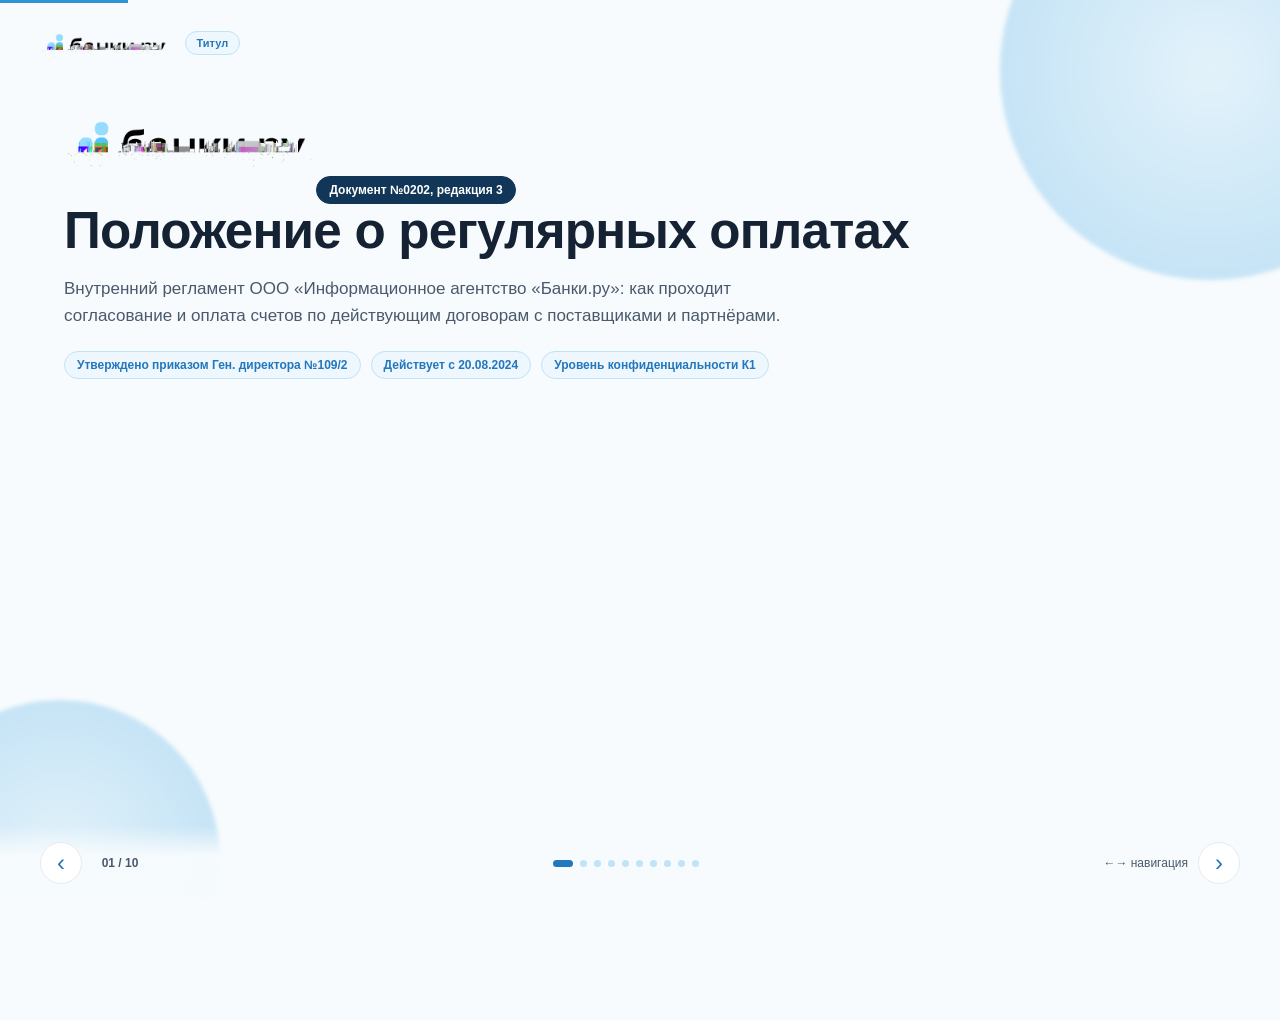
==== regular-payments/index.html @ 2c3bc0d6 "Publish regular payments presentation" ====
<!DOCTYPE html>
<html lang="ru">
<head>
<meta charset="UTF-8">
<meta name="viewport" content="width=device-width, initial-scale=1.0">
<title>Банки.ру: Положение о регулярных оплатах</title>
<style>
:root{--b:#2e93d9;--d:#123657;--p:#f7fbfd;--c:#fff;--i:#152233;--m:#4a5a6c;--l:#e2ecf3}*{box-sizing:border-box}html,body{margin:0;height:100%;font-family:-apple-system,BlinkMacSystemFont,"Segoe UI",Arial,sans-serif;background:var(--p);color:var(--i);overflow:hidden}.deck{position:relative;height:100vh}.bg:before,.bg:after{content:"";position:absolute;border-radius:50%;background:radial-gradient(circle,#bfe3f8,#49aae3);opacity:.35;filter:blur(2px);z-index:0}.bg:before{width:420px;height:420px;right:-140px;top:-140px}.bg:after{width:320px;height:320px;left:-100px;bottom:-120px}.brand{position:absolute;top:28px;left:40px;z-index:5;display:flex;align-items:center;gap:14px}.brand img{height:30px}.tag{font-size:11px;font-weight:700;color:#2277bd;background:#eef7fd;border:1px solid #bfe3f8;border-radius:999px;padding:5px 11px}.slide{position:absolute;inset:0;padding:110px 64px 84px;display:none;align-items:center;justify-content:center}.slide.active{display:flex}.inner{width:100%;max-width:1180px;height:100%;overflow:auto;padding-right:6px}.eyebrow{display:inline-flex;gap:8px;align-items:center;font-size:12px;font-weight:800;color:#2277bd;text-transform:uppercase;letter-spacing:.08em;margin-bottom:14px}.num{display:inline-flex;align-items:center;justify-content:center;width:22px;height:22px;border-radius:50%;background:var(--b);color:#fff;font-size:11px}h1{font-size:clamp(31px,4vw,54px);line-height:1.06;margin:0 0 18px;letter-spacing:-.8px}.accent{color:var(--b)}.sub{font-size:17px;line-height:1.55;color:var(--m);max-width:760px}.logo-big{height:58px;margin-bottom:26px}.pills{display:flex;gap:10px;flex-wrap:wrap;margin:22px 0}.pill{display:inline-flex;align-items:center;border:1px solid #bfe3f8;background:#eef7fd;color:#2277bd;border-radius:999px;padding:6px 12px;font-size:12px;font-weight:700}.pill.dark{background:var(--d);border-color:var(--d);color:#fff}.grid{display:grid;gap:16px}.cols2{grid-template-columns:repeat(2,1fr)}.cols3{grid-template-columns:repeat(3,1fr)}.card{background:#fff;border:1px solid var(--l);border-radius:18px;padding:20px;box-shadow:0 2px 10px rgba(18,54,87,.06)}.card h3{font-size:16px;margin:0 0 8px}.card p,.card li{font-size:14px;color:var(--m);line-height:1.55}.flow{display:flex;gap:10px;align-items:stretch;flex-wrap:wrap}.step{flex:1 1 170px;background:#fff;border:1px solid var(--l);border-radius:16px;padding:16px}.step b{display:inline-flex;align-items:center;justify-content:center;width:26px;height:26px;border-radius:50%;background:var(--b);color:#fff;margin-bottom:8px}.step h3{font-size:15px;margin:0 0 6px}.step p{font-size:13px;color:var(--m);line-height:1.45;margin:0}.table{width:100%;border-collapse:collapse;background:#fff;border-radius:14px;overflow:hidden;font-size:14px}.table th{background:#1c5f97;color:#fff;text-align:left;padding:11px}.table td{border-bottom:1px solid var(--l);padding:11px;color:var(--m)}#hud{position:absolute;left:0;right:0;bottom:0;height:74px;z-index:10;display:flex;align-items:center;justify-content:space-between;padding:0 40px;background:linear-gradient(180deg,rgba(247,251,253,0),rgba(247,251,253,.96) 40%)}button{width:42px;height:42px;border-radius:50%;border:1px solid var(--l);background:#fff;color:#2277bd;cursor:pointer;font-size:24px}.dots{display:flex;gap:7px}.dot{width:7px;height:7px;border-radius:50%;background:#bfe3f8}.dot.on{width:20px;border-radius:4px;background:#2277bd}.counter{font-size:12px;color:var(--m);font-weight:700;min-width:56px;text-align:center}.nav{display:flex;align-items:center;gap:10px}.progress{position:absolute;top:0;left:0;height:3px;background:var(--b);z-index:20;transition:.25s}a{color:#2277bd;font-weight:700}@media(max-width:760px){.slide{padding:95px 24px 84px}.cols2,.cols3{grid-template-columns:1fr}.brand{left:22px}.flow{flex-direction:column}}
</style>
</head>
<body>
<div class="progress" id="progress"></div><div class="deck bg">
<div class="brand"><img src="logo-transparent.png" alt="Банки.ру"><div class="tag" id="tag">Титул</div></div>
<section class="slide active"><div class="inner"><img class="logo-big" src="logo-transparent.png" alt="Банки.ру"><div class="pill dark">Документ №0202, редакция 3</div><h1>Положение о регулярных оплатах</h1><p class="sub">Внутренний регламент ООО «Информационное агентство «Банки.ру»: как проходит согласование и оплата счетов по действующим договорам с поставщиками и партнёрами.</p><div class="pills"><span class="pill">Утверждено приказом Ген. директора №109/2</span><span class="pill">Действует с 20.08.2024</span><span class="pill">Уровень конфиденциальности К1</span></div></div></section>
<section class="slide"><div class="inner"><div class="eyebrow"><span class="num">i</span>Навигация</div><h1>Что мы <span class="accent">разберём</span></h1><div class="grid cols2"><div class="card"><h3>1. Введение</h3><p>Задача положения, календарь оплат и единый порядок.</p></div><div class="card"><h3>2. Термины</h3><p>Ключевые определения: регулярные оплаты, менеджер, ЭДО, Jira.</p></div><div class="card"><h3>3. Ответственные</h3><p>Документооборот, менеджер, бухгалтерия.</p></div><div class="card"><h3>4. Процесс оплаты</h3><p>Сроки по рабочему дню, иностранные партнёры и руководители ЦФО.</p></div></div></div></section>
<section class="slide"><div class="inner"><div class="eyebrow"><span class="num">1</span>Введение</div><h1>Зачем нужно <span class="accent">это Положение</span></h1><p class="sub">Документ описывает процесс регулярных оплат: порядок оплаты счетов, согласования дополнительных соглашений и пролонгации договоров в рамках ежедневной деятельности компании.</p><div class="grid cols3"><div class="card"><h3>Календари оплат</h3><p>Excel-файлы с информацией об обязательных оплатах поставщикам и партнёрам в определённые сроки.</p></div><div class="card"><h3>Ежедневный контроль</h3><p>Каждый этап согласования счёта имеет чёткий срок в течение рабочего дня по московскому времени.</p></div><div class="card"><h3>Единый порядок</h3><p>Распространяется на Банки.ру и юридические лица, входящие с Банки.ру в одну группу.</p></div></div></div></section>
<section class="slide"><div class="inner"><div class="eyebrow"><span class="num">2</span>Термины</div><h1>Основные <span class="accent">понятия</span></h1><div class="grid cols3"><div class="card"><h3>Регулярные оплаты</h3><p>Счета, которые Банки.ру обязаны оплачивать в рамках действующих договоров.</p></div><div class="card"><h3>Календари оплат</h3><p>Файлы Excel с информацией об обязательных оплатах поставщикам и партнёрам.</p></div><div class="card"><h3>Менеджер</h3><p>Сотрудник Банки.ру — владелец договора с поставщиками или партнёрами.</p></div><div class="card"><h3>Поставщик</h3><p>Компания, предоставляющая или намеревающаяся предоставить услуги либо товар Банки.ру.</p></div><div class="card"><h3>Партнёр</h3><p>Сотрудник, находящийся на аутсорсинге в ДИТ Банки.ру.</p></div><div class="card"><h3>ЭДО / Jira</h3><p>Контур.Диадок и инструмент управления проектами и заявками.</p></div></div></div></section>
<section class="slide"><div class="inner"><div class="eyebrow"><span class="num">3</span>Ответственные</div><h1>Кто за что <span class="accent">отвечает</span></h1><div class="grid cols3"><div class="card"><h3>Отдел по корпоративному взаимодействию</h3><p>Ведёт календари оплат, согласовывает ДС и счета, вносит счета в 1С или отправляет их по электронной почте.</p></div><div class="card"><h3>Менеджер</h3><p>Инициирует согласование счёта, дополнительного соглашения и пролонгации договора.</p></div><div class="card"><h3>Бухгалтерия</h3><p>Согласовывает и оплачивает счета, проводит оплату поставщику или партнёру.</p></div></div><div class="card" style="margin-top:16px"><p>Мониторинг своевременности актуализации Положения осуществляет Комплаенс-контролёр.</p></div></div></section>
<section class="slide"><div class="inner"><div class="eyebrow"><span class="num">4</span>Документооборот</div><h1>От нового договора <span class="accent">до пролонгации</span></h1><p class="sub">Руководитель Отдела по корпоративному взаимодействию назначает ответственных за контроль регулярных оплат — сотрудников документооборота.</p><div class="flow"><div class="step"><b>1</b><h3>Календарь оплат</h3><p>Сведения о договорах и сроках оплаты вносятся в календарь.</p></div><div class="step"><b>2</b><h3>Заявка в Jira</h3><p>Менеджер заводит заявку на оплату в проекте «Документооборот».</p></div><div class="step"><b>3</b><h3>Счета</h3><p>Иностранные партнёры — docflow@finplace.kz; остальные — ЭДО, бумага или docflow@banki.ru.</p></div><div class="step"><b>4</b><h3>1С и контроль</h3><p>Счёт загружается в 1С, сотрудник документооборота контролирует сроки согласования.</p></div></div><div class="card" style="margin-top:16px"><p>За 30 календарных дней до окончания договора менеджер или поставщик сообщает о необходимости пролонгации; далее согласуется новый договор или дополнительное соглашение.</p></div></div></section>
<section class="slide"><div class="inner"><div class="eyebrow"><span class="num">5</span>Проведение оплаты</div><h1>Один рабочий день <span class="accent">оплаты</span></h1><p class="sub">Все сроки указаны по московскому времени.</p><div class="flow"><div class="step"><b>15</b><h3>До 15:00</h3><p>Сотрудник документооборота заводит заявку в 1С: счета до 14:00 — в тот же день, после 14:00 — на следующий.</p></div><div class="step"><b>16</b><h3>До 16:00</h3><p>Руководитель ЦФО согласовывает или отклоняет заявку в 1С.</p></div><div class="step"><b>17</b><h3>До 17:30</h3><p>Бухгалтерия и финансовый департамент согласовывают или отклоняют заявку.</p></div><div class="step"><b>11</b><h3>До 11:00 след. дня</h3><p>Генеральный директор согласовывает или отклоняет заявку.</p></div><div class="step"><b>₽</b><h3>До 17:00</h3><p>Бухгалтерия формирует реестр платежей, главный бухгалтер согласовывает его в тот же день.</p></div></div><div class="grid cols2" style="margin-top:16px"><div class="card"><h3>Если заявку отклонили</h3><p>Документооборот за 1 рабочий день сообщает менеджеру причину; менеджер устраняет её и направляет счёт повторно.</p></div><div class="card"><h3>Если платёж отклонил банк</h3><p>Бухгалтерия за 1 рабочий день информирует менеджера и документооборот.</p></div></div></div></section>
<section class="slide"><div class="inner"><div class="eyebrow"><span class="num">6</span>Иностранные партнёры</div><h1>Когда партнёр <span class="accent">за пределами РФ</span></h1><div class="grid cols2"><div class="card"><h3>Карта принимается</h3><p>Если российское юрлицо принимает карту, выпущенную в Казахстане, применяется обычный процесс оплаты.</p></div><div class="card"><h3>Карта не принимается</h3><p>Инициатор указывает необходимость оплаты с иностранной карты, от иностранной организации или физического лица.</p></div></div><div class="flow" style="margin-top:16px"><div class="step"><b>1</b><h3>Согласование</h3><p>Документооборот за 1 рабочий день направляет счёт с docflow@finplace.kz главному бухгалтеру, финдепартаменту и казначею.</p></div><div class="step"><b>2</b><h3>Если отклонили</h3><p>Документооборот уведомляет менеджера; менеджер устраняет причину и направляет счёт повторно.</p></div><div class="step"><b>3</b><h3>Если банк отказал</h3><p>Бухгалтерия информирует менеджера и документооборот в течение 1 рабочего дня.</p></div></div></div></section>
<section class="slide"><div class="inner"><div class="eyebrow"><span class="num">7</span>Руководители ЦФО</div><h1>Кто согласовывает <span class="accent">по направлениям</span></h1><table class="table"><tr><th>Направление</th><th>Согласующий</th></tr><tr><td>General</td><td>Финансовый контролёр / Финансовый директор</td></tr><tr><td>HR</td><td>Директор HR</td></tr><tr><td>Департамент развития клиентских сервисов</td><td>Директор департамента развития клиентских сервисов</td></tr><tr><td>АХО</td><td>Руководитель отдела по корпоративному взаимодействию</td></tr><tr><td>Департамент развития бизнеса</td><td>Директор департамента развития бизнеса, Финансовый директор</td></tr><tr><td>ДИТ</td><td>Директор информационного департамента</td></tr><tr><td>Информационная безопасность</td><td>Руководитель службы информационной безопасности</td></tr><tr><td>Коммерция</td><td>Коммерческий директор</td></tr><tr><td>Маркетинг</td><td>Директор департамента маркетинга</td></tr><tr><td>Продукты</td><td>Директор департамента развития бизнеса, Финансовый директор</td></tr><tr><td>Редакция</td><td>Руководитель медиа</td></tr></table></div></section>
<section class="slide"><div class="inner"><div class="eyebrow"><span class="num">✓</span>Итоги и контакты</div><h1>Куда направлять <span class="accent">счета и вопросы</span></h1><div class="grid cols2"><div class="card"><h3>docflow@banki.ru</h3><p>Счета и закрывающие документы от всех партнёров, кроме иностранных.</p></div><div class="card"><h3>docflow@finplace.kz</h3><p>Документы и согласование оплаты для иностранных партнёров.</p></div></div><div class="card" style="margin-top:22px"><h3>История изменений</h3><table class="table"><tr><th>Ред.</th><th>Дата</th><th>Что изменилось</th><th>Автор</th></tr><tr><td>1</td><td>28.02.2023</td><td>Документ введён впервые</td><td>Я. Скородумова</td></tr><tr><td>2</td><td>04.07.2024</td><td>Правки в п. 4.4, актуализирован шаблон</td><td>Я. Скородумова</td></tr><tr><td>3</td><td>20.08.2024</td><td>Добавлена глава 6 «Оплата иностранным партнёрам»</td><td>Н. Чекменева</td></tr></table></div><p style="font-size:13px;color:var(--m);margin-top:20px">Положение о регулярных оплатах. Документ №0202, редакция 3. Банки.ру, 2024 г.</p></div></section>
<div id="hud"><div class="nav"><button id="prev">‹</button><div class="counter" id="counter">01 / 10</div></div><div class="dots" id="dots"></div><div class="nav"><span style="font-size:12px;color:var(--m)">←→ навигация</span><button id="next">›</button></div></div></div>
<script>
const slides=[...document.querySelectorAll('.slide')],titles=['Титул','Содержание','Введение','Термины','Ответственные','Документооборот','Проведение оплаты','Иностранные партнёры','Руководители ЦФО','Итоги'];let cur=0;const dots=document.getElementById('dots');slides.forEach((_,i)=>{const d=document.createElement('div');d.className='dot'+(i?'':' on');d.onclick=()=>go(i);dots.appendChild(d)});function go(i){if(i<0||i>=slides.length)return;slides[cur].classList.remove('active');cur=i;slides[cur].classList.add('active');document.querySelectorAll('.dot').forEach((d,j)=>d.classList.toggle('on',j===cur));document.getElementById('counter').textContent=String(cur+1).padStart(2,'0')+' / '+slides.length;document.getElementById('tag').textContent=titles[cur];document.getElementById('progress').style.width=((cur+1)/slides.length*100)+'%'}document.getElementById('prev').onclick=()=>go(cur-1);document.getElementById('next').onclick=()=>go(cur+1);addEventListener('keydown',e=>{if(['ArrowRight','ArrowDown','PageDown',' '].includes(e.key)){e.preventDefault();go(cur+1)}if(['ArrowLeft','ArrowUp','PageUp'].includes(e.key)){e.preventDefault();go(cur-1)}});go(0);
</script>
</body>
</html>
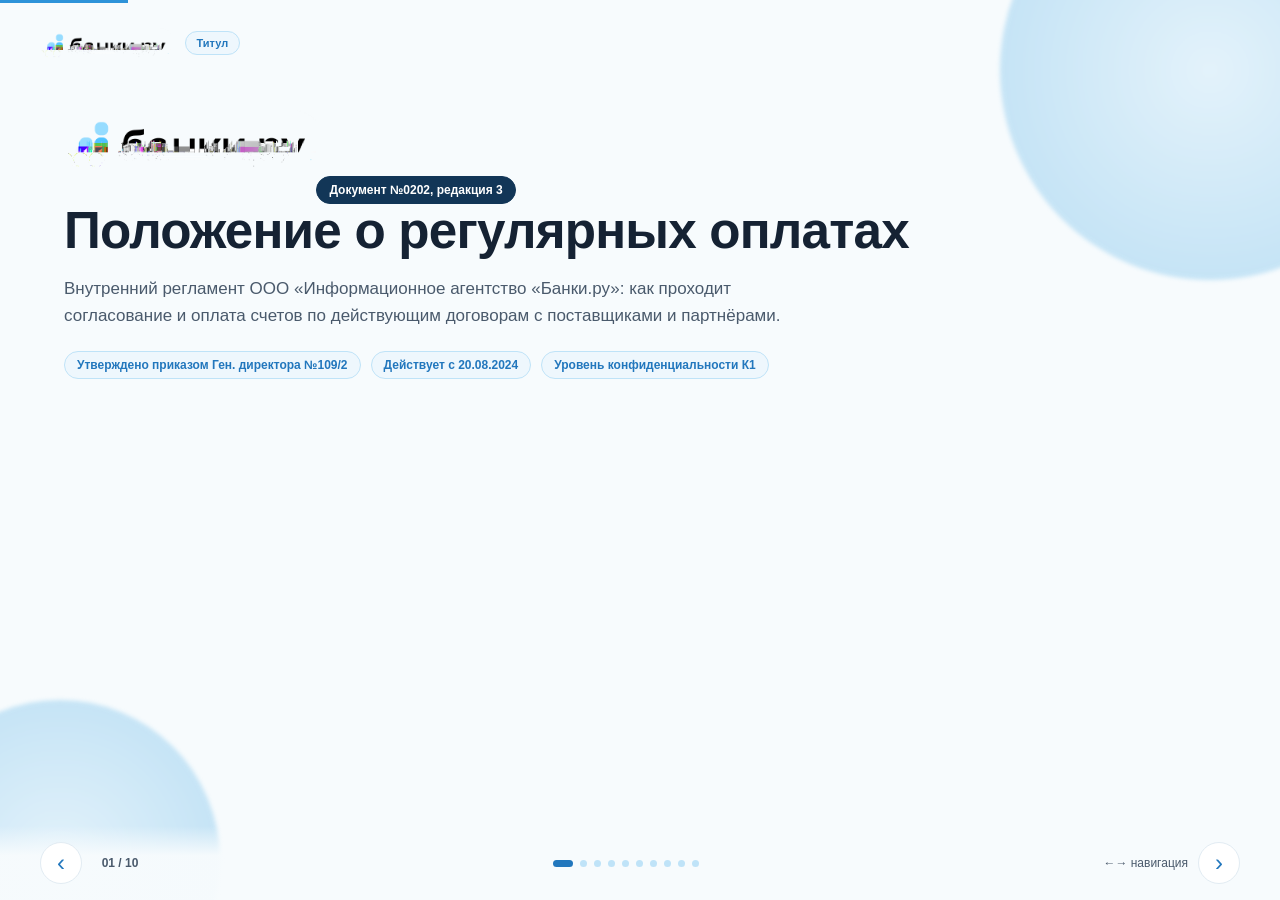
==== commit 33f2d850: "Fix regular payments logo rendering" ====
--- a/regular-payments/index.html
+++ b/regular-payments/index.html
@@ -2,28 +2,23 @@
 <html lang="ru">
 <head>
 <meta charset="UTF-8">
-<meta name="viewport" content="width=device-width, initial-scale=1.0">
+<meta name="viewport" content="width=device-width,initial-scale=1.0">
 <title>Банки.ру: Положение о регулярных оплатах</title>
-<style>
-:root{--b:#2e93d9;--d:#123657;--p:#f7fbfd;--c:#fff;--i:#152233;--m:#4a5a6c;--l:#e2ecf3}*{box-sizing:border-box}html,body{margin:0;height:100%;font-family:-apple-system,BlinkMacSystemFont,"Segoe UI",Arial,sans-serif;background:var(--p);color:var(--i);overflow:hidden}.deck{position:relative;height:100vh}.bg:before,.bg:after{content:"";position:absolute;border-radius:50%;background:radial-gradient(circle,#bfe3f8,#49aae3);opacity:.35;filter:blur(2px);z-index:0}.bg:before{width:420px;height:420px;right:-140px;top:-140px}.bg:after{width:320px;height:320px;left:-100px;bottom:-120px}.brand{position:absolute;top:28px;left:40px;z-index:5;display:flex;align-items:center;gap:14px}.brand img{height:30px}.tag{font-size:11px;font-weight:700;color:#2277bd;background:#eef7fd;border:1px solid #bfe3f8;border-radius:999px;padding:5px 11px}.slide{position:absolute;inset:0;padding:110px 64px 84px;display:none;align-items:center;justify-content:center}.slide.active{display:flex}.inner{width:100%;max-width:1180px;height:100%;overflow:auto;padding-right:6px}.eyebrow{display:inline-flex;gap:8px;align-items:center;font-size:12px;font-weight:800;color:#2277bd;text-transform:uppercase;letter-spacing:.08em;margin-bottom:14px}.num{display:inline-flex;align-items:center;justify-content:center;width:22px;height:22px;border-radius:50%;background:var(--b);color:#fff;font-size:11px}h1{font-size:clamp(31px,4vw,54px);line-height:1.06;margin:0 0 18px;letter-spacing:-.8px}.accent{color:var(--b)}.sub{font-size:17px;line-height:1.55;color:var(--m);max-width:760px}.logo-big{height:58px;margin-bottom:26px}.pills{display:flex;gap:10px;flex-wrap:wrap;margin:22px 0}.pill{display:inline-flex;align-items:center;border:1px solid #bfe3f8;background:#eef7fd;color:#2277bd;border-radius:999px;padding:6px 12px;font-size:12px;font-weight:700}.pill.dark{background:var(--d);border-color:var(--d);color:#fff}.grid{display:grid;gap:16px}.cols2{grid-template-columns:repeat(2,1fr)}.cols3{grid-template-columns:repeat(3,1fr)}.card{background:#fff;border:1px solid var(--l);border-radius:18px;padding:20px;box-shadow:0 2px 10px rgba(18,54,87,.06)}.card h3{font-size:16px;margin:0 0 8px}.card p,.card li{font-size:14px;color:var(--m);line-height:1.55}.flow{display:flex;gap:10px;align-items:stretch;flex-wrap:wrap}.step{flex:1 1 170px;background:#fff;border:1px solid var(--l);border-radius:16px;padding:16px}.step b{display:inline-flex;align-items:center;justify-content:center;width:26px;height:26px;border-radius:50%;background:var(--b);color:#fff;margin-bottom:8px}.step h3{font-size:15px;margin:0 0 6px}.step p{font-size:13px;color:var(--m);line-height:1.45;margin:0}.table{width:100%;border-collapse:collapse;background:#fff;border-radius:14px;overflow:hidden;font-size:14px}.table th{background:#1c5f97;color:#fff;text-align:left;padding:11px}.table td{border-bottom:1px solid var(--l);padding:11px;color:var(--m)}#hud{position:absolute;left:0;right:0;bottom:0;height:74px;z-index:10;display:flex;align-items:center;justify-content:space-between;padding:0 40px;background:linear-gradient(180deg,rgba(247,251,253,0),rgba(247,251,253,.96) 40%)}button{width:42px;height:42px;border-radius:50%;border:1px solid var(--l);background:#fff;color:#2277bd;cursor:pointer;font-size:24px}.dots{display:flex;gap:7px}.dot{width:7px;height:7px;border-radius:50%;background:#bfe3f8}.dot.on{width:20px;border-radius:4px;background:#2277bd}.counter{font-size:12px;color:var(--m);font-weight:700;min-width:56px;text-align:center}.nav{display:flex;align-items:center;gap:10px}.progress{position:absolute;top:0;left:0;height:3px;background:var(--b);z-index:20;transition:.25s}a{color:#2277bd;font-weight:700}@media(max-width:760px){.slide{padding:95px 24px 84px}.cols2,.cols3{grid-template-columns:1fr}.brand{left:22px}.flow{flex-direction:column}}
-</style>
+<style>html,body{margin:0;width:100%;height:100%;overflow:hidden;background:#f7fbfd}iframe{display:block;width:100%;height:100%;border:0}</style>
 </head>
 <body>
-<div class="progress" id="progress"></div><div class="deck bg">
-<div class="brand"><img src="logo-transparent.png" alt="Банки.ру"><div class="tag" id="tag">Титул</div></div>
-<section class="slide active"><div class="inner"><img class="logo-big" src="logo-transparent.png" alt="Банки.ру"><div class="pill dark">Документ №0202, редакция 3</div><h1>Положение о регулярных оплатах</h1><p class="sub">Внутренний регламент ООО «Информационное агентство «Банки.ру»: как проходит согласование и оплата счетов по действующим договорам с поставщиками и партнёрами.</p><div class="pills"><span class="pill">Утверждено приказом Ген. директора №109/2</span><span class="pill">Действует с 20.08.2024</span><span class="pill">Уровень конфиденциальности К1</span></div></div></section>
-<section class="slide"><div class="inner"><div class="eyebrow"><span class="num">i</span>Навигация</div><h1>Что мы <span class="accent">разберём</span></h1><div class="grid cols2"><div class="card"><h3>1. Введение</h3><p>Задача положения, календарь оплат и единый порядок.</p></div><div class="card"><h3>2. Термины</h3><p>Ключевые определения: регулярные оплаты, менеджер, ЭДО, Jira.</p></div><div class="card"><h3>3. Ответственные</h3><p>Документооборот, менеджер, бухгалтерия.</p></div><div class="card"><h3>4. Процесс оплаты</h3><p>Сроки по рабочему дню, иностранные партнёры и руководители ЦФО.</p></div></div></div></section>
-<section class="slide"><div class="inner"><div class="eyebrow"><span class="num">1</span>Введение</div><h1>Зачем нужно <span class="accent">это Положение</span></h1><p class="sub">Документ описывает процесс регулярных оплат: порядок оплаты счетов, согласования дополнительных соглашений и пролонгации договоров в рамках ежедневной деятельности компании.</p><div class="grid cols3"><div class="card"><h3>Календари оплат</h3><p>Excel-файлы с информацией об обязательных оплатах поставщикам и партнёрам в определённые сроки.</p></div><div class="card"><h3>Ежедневный контроль</h3><p>Каждый этап согласования счёта имеет чёткий срок в течение рабочего дня по московскому времени.</p></div><div class="card"><h3>Единый порядок</h3><p>Распространяется на Банки.ру и юридические лица, входящие с Банки.ру в одну группу.</p></div></div></div></section>
-<section class="slide"><div class="inner"><div class="eyebrow"><span class="num">2</span>Термины</div><h1>Основные <span class="accent">понятия</span></h1><div class="grid cols3"><div class="card"><h3>Регулярные оплаты</h3><p>Счета, которые Банки.ру обязаны оплачивать в рамках действующих договоров.</p></div><div class="card"><h3>Календари оплат</h3><p>Файлы Excel с информацией об обязательных оплатах поставщикам и партнёрам.</p></div><div class="card"><h3>Менеджер</h3><p>Сотрудник Банки.ру — владелец договора с поставщиками или партнёрами.</p></div><div class="card"><h3>Поставщик</h3><p>Компания, предоставляющая или намеревающаяся предоставить услуги либо товар Банки.ру.</p></div><div class="card"><h3>Партнёр</h3><p>Сотрудник, находящийся на аутсорсинге в ДИТ Банки.ру.</p></div><div class="card"><h3>ЭДО / Jira</h3><p>Контур.Диадок и инструмент управления проектами и заявками.</p></div></div></div></section>
-<section class="slide"><div class="inner"><div class="eyebrow"><span class="num">3</span>Ответственные</div><h1>Кто за что <span class="accent">отвечает</span></h1><div class="grid cols3"><div class="card"><h3>Отдел по корпоративному взаимодействию</h3><p>Ведёт календари оплат, согласовывает ДС и счета, вносит счета в 1С или отправляет их по электронной почте.</p></div><div class="card"><h3>Менеджер</h3><p>Инициирует согласование счёта, дополнительного соглашения и пролонгации договора.</p></div><div class="card"><h3>Бухгалтерия</h3><p>Согласовывает и оплачивает счета, проводит оплату поставщику или партнёру.</p></div></div><div class="card" style="margin-top:16px"><p>Мониторинг своевременности актуализации Положения осуществляет Комплаенс-контролёр.</p></div></div></section>
-<section class="slide"><div class="inner"><div class="eyebrow"><span class="num">4</span>Документооборот</div><h1>От нового договора <span class="accent">до пролонгации</span></h1><p class="sub">Руководитель Отдела по корпоративному взаимодействию назначает ответственных за контроль регулярных оплат — сотрудников документооборота.</p><div class="flow"><div class="step"><b>1</b><h3>Календарь оплат</h3><p>Сведения о договорах и сроках оплаты вносятся в календарь.</p></div><div class="step"><b>2</b><h3>Заявка в Jira</h3><p>Менеджер заводит заявку на оплату в проекте «Документооборот».</p></div><div class="step"><b>3</b><h3>Счета</h3><p>Иностранные партнёры — docflow@finplace.kz; остальные — ЭДО, бумага или docflow@banki.ru.</p></div><div class="step"><b>4</b><h3>1С и контроль</h3><p>Счёт загружается в 1С, сотрудник документооборота контролирует сроки согласования.</p></div></div><div class="card" style="margin-top:16px"><p>За 30 календарных дней до окончания договора менеджер или поставщик сообщает о необходимости пролонгации; далее согласуется новый договор или дополнительное соглашение.</p></div></div></section>
-<section class="slide"><div class="inner"><div class="eyebrow"><span class="num">5</span>Проведение оплаты</div><h1>Один рабочий день <span class="accent">оплаты</span></h1><p class="sub">Все сроки указаны по московскому времени.</p><div class="flow"><div class="step"><b>15</b><h3>До 15:00</h3><p>Сотрудник документооборота заводит заявку в 1С: счета до 14:00 — в тот же день, после 14:00 — на следующий.</p></div><div class="step"><b>16</b><h3>До 16:00</h3><p>Руководитель ЦФО согласовывает или отклоняет заявку в 1С.</p></div><div class="step"><b>17</b><h3>До 17:30</h3><p>Бухгалтерия и финансовый департамент согласовывают или отклоняют заявку.</p></div><div class="step"><b>11</b><h3>До 11:00 след. дня</h3><p>Генеральный директор согласовывает или отклоняет заявку.</p></div><div class="step"><b>₽</b><h3>До 17:00</h3><p>Бухгалтерия формирует реестр платежей, главный бухгалтер согласовывает его в тот же день.</p></div></div><div class="grid cols2" style="margin-top:16px"><div class="card"><h3>Если заявку отклонили</h3><p>Документооборот за 1 рабочий день сообщает менеджеру причину; менеджер устраняет её и направляет счёт повторно.</p></div><div class="card"><h3>Если платёж отклонил банк</h3><p>Бухгалтерия за 1 рабочий день информирует менеджера и документооборот.</p></div></div></div></section>
-<section class="slide"><div class="inner"><div class="eyebrow"><span class="num">6</span>Иностранные партнёры</div><h1>Когда партнёр <span class="accent">за пределами РФ</span></h1><div class="grid cols2"><div class="card"><h3>Карта принимается</h3><p>Если российское юрлицо принимает карту, выпущенную в Казахстане, применяется обычный процесс оплаты.</p></div><div class="card"><h3>Карта не принимается</h3><p>Инициатор указывает необходимость оплаты с иностранной карты, от иностранной организации или физического лица.</p></div></div><div class="flow" style="margin-top:16px"><div class="step"><b>1</b><h3>Согласование</h3><p>Документооборот за 1 рабочий день направляет счёт с docflow@finplace.kz главному бухгалтеру, финдепартаменту и казначею.</p></div><div class="step"><b>2</b><h3>Если отклонили</h3><p>Документооборот уведомляет менеджера; менеджер устраняет причину и направляет счёт повторно.</p></div><div class="step"><b>3</b><h3>Если банк отказал</h3><p>Бухгалтерия информирует менеджера и документооборот в течение 1 рабочего дня.</p></div></div></div></section>
-<section class="slide"><div class="inner"><div class="eyebrow"><span class="num">7</span>Руководители ЦФО</div><h1>Кто согласовывает <span class="accent">по направлениям</span></h1><table class="table"><tr><th>Направление</th><th>Согласующий</th></tr><tr><td>General</td><td>Финансовый контролёр / Финансовый директор</td></tr><tr><td>HR</td><td>Директор HR</td></tr><tr><td>Департамент развития клиентских сервисов</td><td>Директор департамента развития клиентских сервисов</td></tr><tr><td>АХО</td><td>Руководитель отдела по корпоративному взаимодействию</td></tr><tr><td>Департамент развития бизнеса</td><td>Директор департамента развития бизнеса, Финансовый директор</td></tr><tr><td>ДИТ</td><td>Директор информационного департамента</td></tr><tr><td>Информационная безопасность</td><td>Руководитель службы информационной безопасности</td></tr><tr><td>Коммерция</td><td>Коммерческий директор</td></tr><tr><td>Маркетинг</td><td>Директор департамента маркетинга</td></tr><tr><td>Продукты</td><td>Директор департамента развития бизнеса, Финансовый директор</td></tr><tr><td>Редакция</td><td>Руководитель медиа</td></tr></table></div></section>
-<section class="slide"><div class="inner"><div class="eyebrow"><span class="num">✓</span>Итоги и контакты</div><h1>Куда направлять <span class="accent">счета и вопросы</span></h1><div class="grid cols2"><div class="card"><h3>docflow@banki.ru</h3><p>Счета и закрывающие документы от всех партнёров, кроме иностранных.</p></div><div class="card"><h3>docflow@finplace.kz</h3><p>Документы и согласование оплаты для иностранных партнёров.</p></div></div><div class="card" style="margin-top:22px"><h3>История изменений</h3><table class="table"><tr><th>Ред.</th><th>Дата</th><th>Что изменилось</th><th>Автор</th></tr><tr><td>1</td><td>28.02.2023</td><td>Документ введён впервые</td><td>Я. Скородумова</td></tr><tr><td>2</td><td>04.07.2024</td><td>Правки в п. 4.4, актуализирован шаблон</td><td>Я. Скородумова</td></tr><tr><td>3</td><td>20.08.2024</td><td>Добавлена глава 6 «Оплата иностранным партнёрам»</td><td>Н. Чекменева</td></tr></table></div><p style="font-size:13px;color:var(--m);margin-top:20px">Положение о регулярных оплатах. Документ №0202, редакция 3. Банки.ру, 2024 г.</p></div></section>
-<div id="hud"><div class="nav"><button id="prev">‹</button><div class="counter" id="counter">01 / 10</div></div><div class="dots" id="dots"></div><div class="nav"><span style="font-size:12px;color:var(--m)">←→ навигация</span><button id="next">›</button></div></div></div>
+<iframe id="presentation" src="content.html?v=20260819-2" title="Положение о регулярных оплатах"></iframe>
 <script>
-const slides=[...document.querySelectorAll('.slide')],titles=['Титул','Содержание','Введение','Термины','Ответственные','Документооборот','Проведение оплаты','Иностранные партнёры','Руководители ЦФО','Итоги'];let cur=0;const dots=document.getElementById('dots');slides.forEach((_,i)=>{const d=document.createElement('div');d.className='dot'+(i?'':' on');d.onclick=()=>go(i);dots.appendChild(d)});function go(i){if(i<0||i>=slides.length)return;slides[cur].classList.remove('active');cur=i;slides[cur].classList.add('active');document.querySelectorAll('.dot').forEach((d,j)=>d.classList.toggle('on',j===cur));document.getElementById('counter').textContent=String(cur+1).padStart(2,'0')+' / '+slides.length;document.getElementById('tag').textContent=titles[cur];document.getElementById('progress').style.width=((cur+1)/slides.length*100)+'%'}document.getElementById('prev').onclick=()=>go(cur-1);document.getElementById('next').onclick=()=>go(cur+1);addEventListener('keydown',e=>{if(['ArrowRight','ArrowDown','PageDown',' '].includes(e.key)){e.preventDefault();go(cur+1)}if(['ArrowLeft','ArrowUp','PageUp'].includes(e.key)){e.preventDefault();go(cur-1)}});go(0);
+const frame=document.getElementById('presentation');
+frame.addEventListener('load',()=>{
+  const doc=frame.contentDocument;
+  if(!doc) return;
+  doc.querySelectorAll('img[alt="Банки.ру"],img[alt="банки.ру"]').forEach(img=>{
+    img.src='../tender-policy/logo-transparent.png?v=20260819-2';
+    img.alt='Банки.ру';
+    img.style.objectFit='contain';
+  });
+});
 </script>
 </body>
 </html>
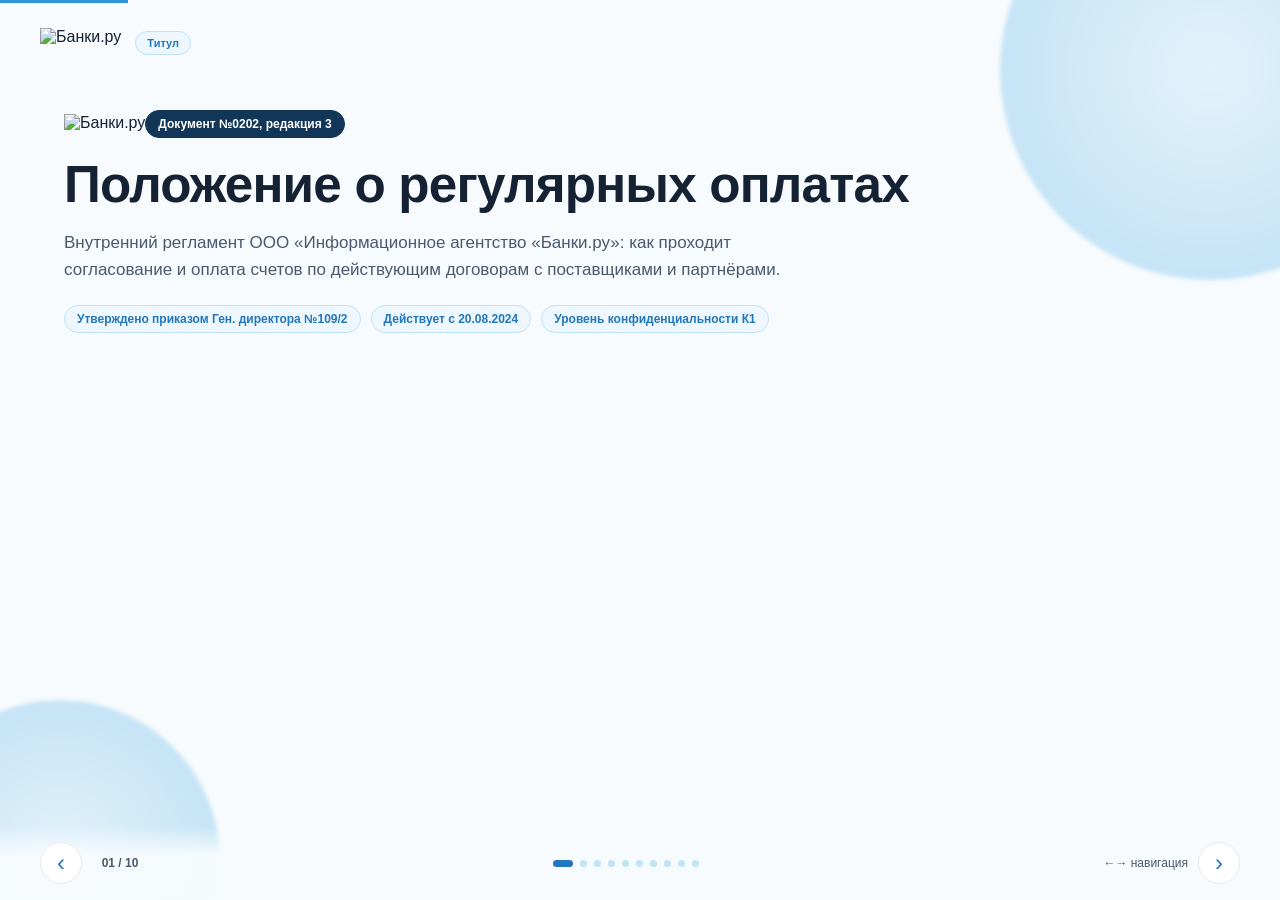
==== commit 01525611: "Fix regular payments logo with embedded asset" ====
--- a/regular-payments/index.html
+++ b/regular-payments/index.html
@@ -7,18 +7,24 @@
 <style>html,body{margin:0;width:100%;height:100%;overflow:hidden;background:#f7fbfd}iframe{display:block;width:100%;height:100%;border:0}</style>
 </head>
 <body>
-<iframe id="presentation" src="content.html?v=20260819-2" title="Положение о регулярных оплатах"></iframe>
+<iframe id="presentation" src="content.html?v=20260819-1817" title="Положение о регулярных оплатах"></iframe>
 <script>
+const LOGO='[data-uri]';
 const frame=document.getElementById('presentation');
-frame.addEventListener('load',()=>{
+function fixLogo(){
   const doc=frame.contentDocument;
   if(!doc) return;
-  doc.querySelectorAll('img[alt="Банки.ру"],img[alt="банки.ру"]').forEach(img=>{
-    img.src='../tender-policy/logo-transparent.png?v=20260819-2';
-    img.alt='Банки.ру';
-    img.style.objectFit='contain';
+  doc.querySelectorAll('img').forEach(img=>{
+    const alt=(img.getAttribute('alt')||'').toLowerCase();
+    if(alt.includes('банки.ру')){
+      img.src=LOGO;
+      img.removeAttribute('srcset');
+      img.style.objectFit='contain';
+      img.style.objectPosition='left center';
+    }
   });
-});
+}
+frame.addEventListener('load',()=>{fixLogo();setTimeout(fixLogo,100);setTimeout(fixLogo,500);});
 </script>
 </body>
 </html>
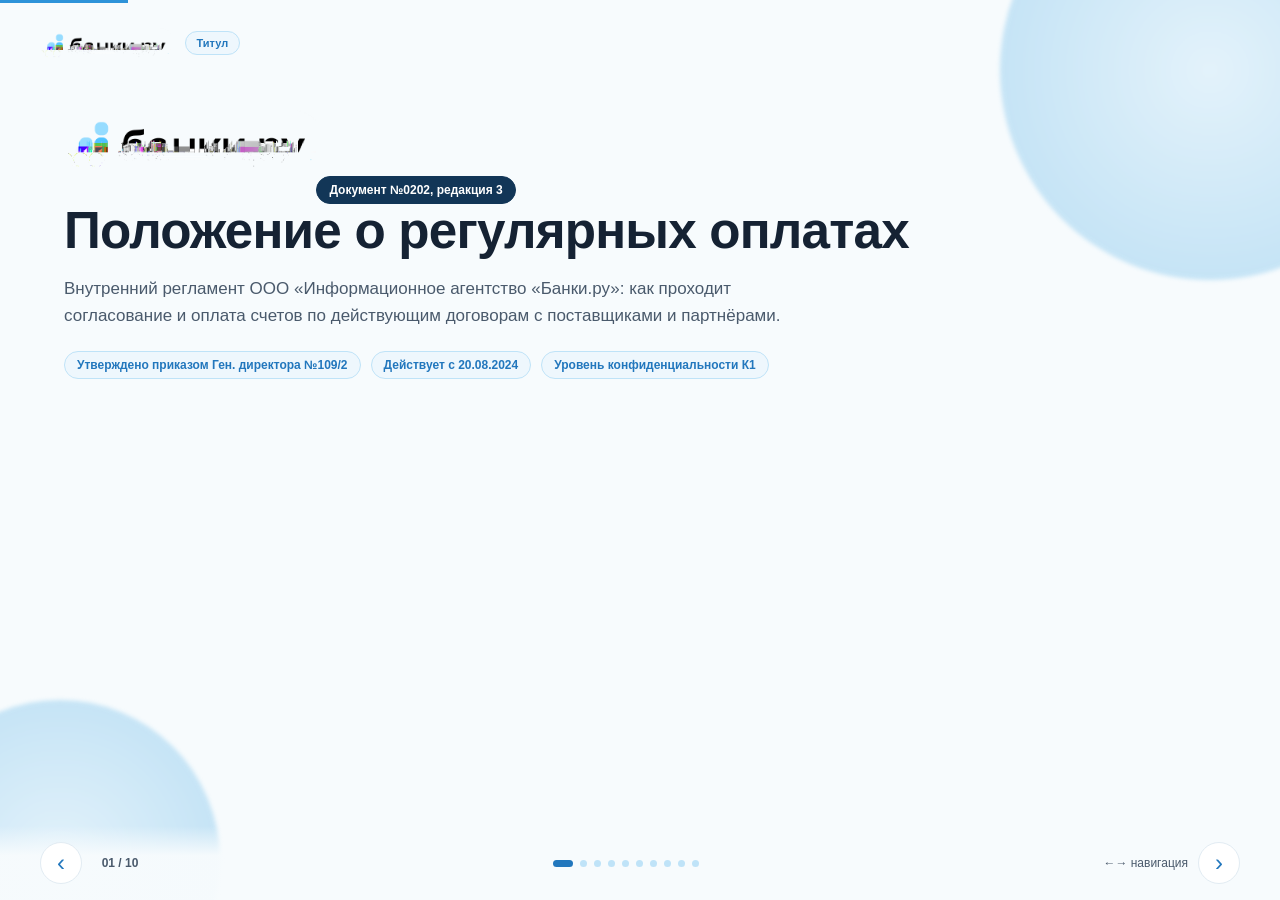
==== commit 3e6a0d5a: "Fix regular payments presentation logo" ====
--- a/regular-payments/index.html
+++ b/regular-payments/index.html
@@ -4,27 +4,50 @@
 <meta charset="UTF-8">
 <meta name="viewport" content="width=device-width,initial-scale=1.0">
 <title>Банки.ру: Положение о регулярных оплатах</title>
-<style>html,body{margin:0;width:100%;height:100%;overflow:hidden;background:#f7fbfd}iframe{display:block;width:100%;height:100%;border:0}</style>
+<style>
+html,body{margin:0;width:100%;height:100%;overflow:hidden;background:#f7fbfd}
+iframe{display:block;width:100%;height:100%;border:0}
+</style>
 </head>
 <body>
-<iframe id="presentation" src="content.html?v=20260819-1817" title="Положение о регулярных оплатах"></iframe>
+<iframe id="presentation" src="content.html?v=20260819-1842" title="Положение о регулярных оплатах"></iframe>
 <script>
-const LOGO='[data-uri]';
 const frame=document.getElementById('presentation');
+const logoUrl=new URL('logo-transparent.png?v=20260819-1842',window.location.href).href;
+
 function fixLogo(){
   const doc=frame.contentDocument;
   if(!doc) return;
-  doc.querySelectorAll('img').forEach(img=>{
-    const alt=(img.getAttribute('alt')||'').toLowerCase();
-    if(alt.includes('банки.ру')){
-      img.src=LOGO;
-      img.removeAttribute('srcset');
-      img.style.objectFit='contain';
-      img.style.objectPosition='left center';
-    }
-  });
+
+  const brand=doc.querySelector('.brand-logo');
+  if(brand){
+    brand.removeAttribute('srcset');
+    brand.src=logoUrl;
+    brand.alt='Банки.ру';
+    brand.style.setProperty('height','28px','important');
+    brand.style.setProperty('width','auto','important');
+    brand.style.setProperty('max-width','none','important');
+    brand.style.setProperty('object-fit','contain','important');
+  }
+
+  const big=doc.querySelector('.big-logo img');
+  if(big){
+    big.removeAttribute('srcset');
+    big.src=logoUrl;
+    big.alt='Банки.ру';
+    big.style.setProperty('height','56px','important');
+    big.style.setProperty('width','auto','important');
+    big.style.setProperty('max-width','none','important');
+    big.style.setProperty('object-fit','contain','important');
+  }
 }
-frame.addEventListener('load',()=>{fixLogo();setTimeout(fixLogo,100);setTimeout(fixLogo,500);});
+
+frame.addEventListener('load',()=>{
+  fixLogo();
+  setTimeout(fixLogo,100);
+  setTimeout(fixLogo,500);
+  setTimeout(fixLogo,1500);
+});
 </script>
 </body>
 </html>
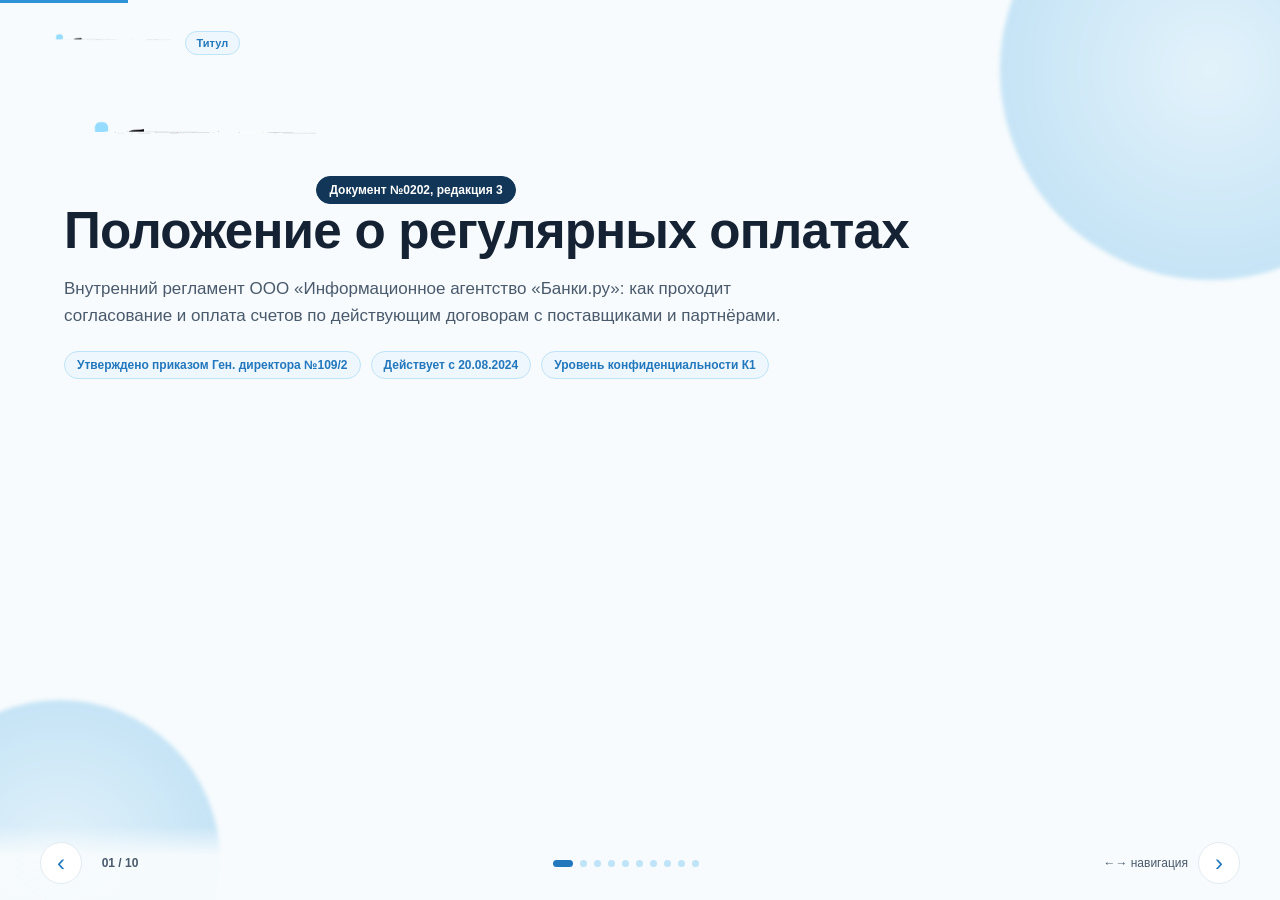
==== commit abc2d1a2: "Bust logo cache after PNG replacement" ====
--- a/regular-payments/index.html
+++ b/regular-payments/index.html
@@ -10,10 +10,10 @@
 </style>
 </head>
 <body>
-<iframe id="presentation" src="content.html?v=20260819-1842" title="Положение о регулярных оплатах"></iframe>
+<iframe id="presentation" src="content.html?v=20260819-1847" title="Положение о регулярных оплатах"></iframe>
 <script>
 const frame=document.getElementById('presentation');
-const logoUrl=new URL('logo-transparent.png?v=20260819-1842',window.location.href).href;
+const logoUrl=new URL('logo-transparent.png?v=20260819-1847',window.location.href).href;
 
 function fixLogo(){
   const doc=frame.contentDocument;
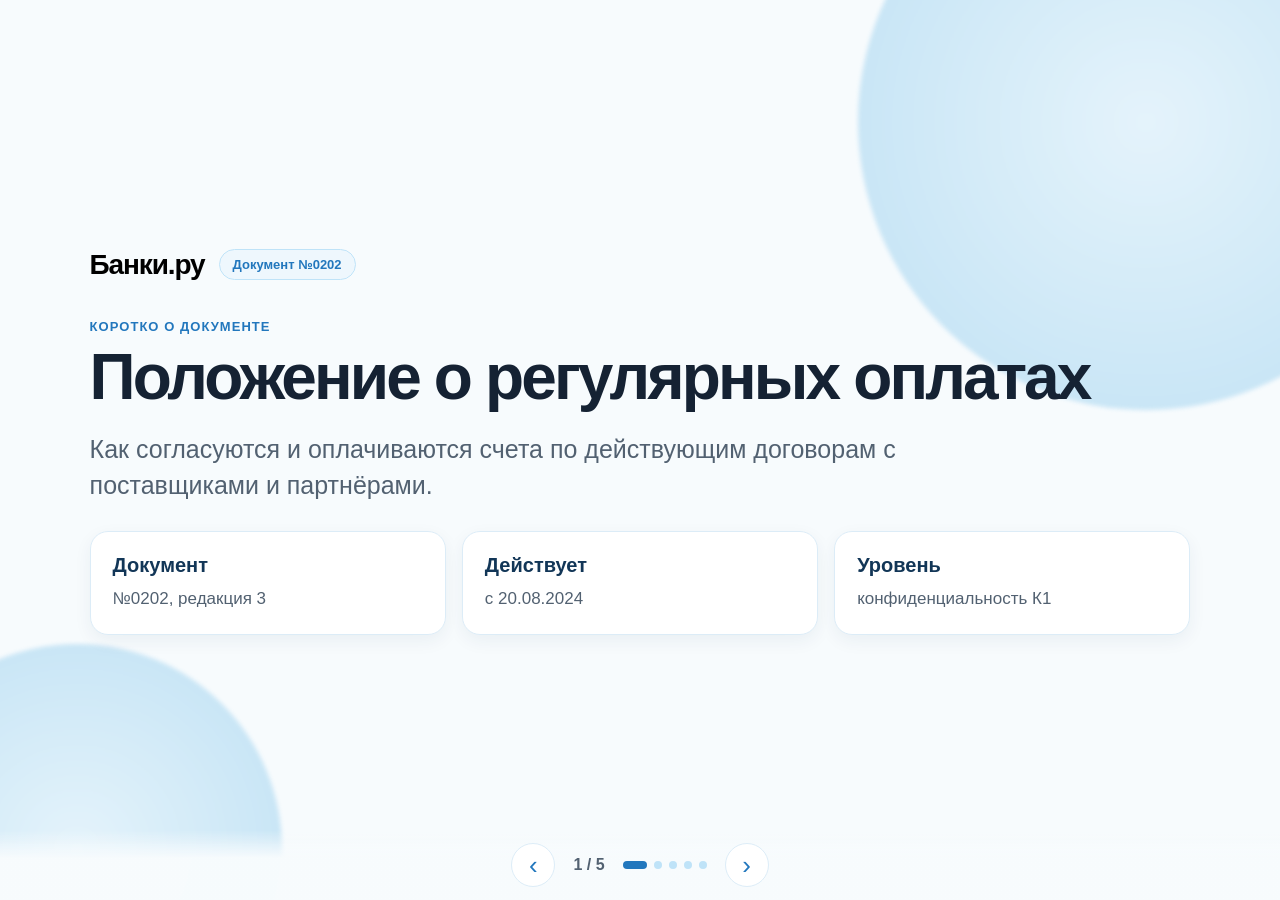
==== commit a4c3dda6: "Reduce regular payments presentation to 5 slides" ====
--- a/regular-payments/index.html
+++ b/regular-payments/index.html
@@ -1,53 +1,5 @@
-<!DOCTYPE html>
-<html lang="ru">
-<head>
-<meta charset="UTF-8">
-<meta name="viewport" content="width=device-width,initial-scale=1.0">
-<title>Банки.ру: Положение о регулярных оплатах</title>
-<style>
-html,body{margin:0;width:100%;height:100%;overflow:hidden;background:#f7fbfd}
-iframe{display:block;width:100%;height:100%;border:0}
-</style>
-</head>
-<body>
-<iframe id="presentation" src="content.html?v=20260819-1847" title="Положение о регулярных оплатах"></iframe>
-<script>
-const frame=document.getElementById('presentation');
-const logoUrl=new URL('logo-transparent.png?v=20260819-1847',window.location.href).href;
-
-function fixLogo(){
-  const doc=frame.contentDocument;
-  if(!doc) return;
-
-  const brand=doc.querySelector('.brand-logo');
-  if(brand){
-    brand.removeAttribute('srcset');
-    brand.src=logoUrl;
-    brand.alt='Банки.ру';
-    brand.style.setProperty('height','28px','important');
-    brand.style.setProperty('width','auto','important');
-    brand.style.setProperty('max-width','none','important');
-    brand.style.setProperty('object-fit','contain','important');
-  }
-
-  const big=doc.querySelector('.big-logo img');
-  if(big){
-    big.removeAttribute('srcset');
-    big.src=logoUrl;
-    big.alt='Банки.ру';
-    big.style.setProperty('height','56px','important');
-    big.style.setProperty('width','auto','important');
-    big.style.setProperty('max-width','none','important');
-    big.style.setProperty('object-fit','contain','important');
-  }
-}
-
-frame.addEventListener('load',()=>{
-  fixLogo();
-  setTimeout(fixLogo,100);
-  setTimeout(fixLogo,500);
-  setTimeout(fixLogo,1500);
-});
-</script>
-</body>
-</html>+<!doctype html><html lang="ru"><head><meta charset="utf-8"><meta name="viewport" content="width=device-width,initial-scale=1"><title>Банки.ру: Положение о регулярных оплатах</title><style>
+:root{--bg:#f7fbfd;--ink:#152233;--mut:#526171;--b:#2e93d9;--dark:#123657;--line:#dcecf7;--card:#fff}*{box-sizing:border-box}html,body{margin:0;height:100%;font-family:-apple-system,BlinkMacSystemFont,"Segoe UI",Arial,sans-serif;background:var(--bg);color:var(--ink);overflow:hidden}body:before,body:after{content:"";position:fixed;border-radius:50%;background:radial-gradient(circle,#bfe3f8,#49aae3);opacity:.32;filter:blur(2px);z-index:0}body:before{width:45vw;height:45vw;right:-12vw;top:-13vw}body:after{width:32vw;height:32vw;left:-10vw;bottom:-12vw}.deck{height:100%;position:relative;z-index:1}.slide{position:absolute;inset:0;display:none;padding:70px 7vw 86px;align-items:center}.slide.active{display:flex}.inner{max-width:1120px;width:100%;margin:auto}.brandline{display:flex;align-items:center;gap:14px;margin-bottom:38px}.brand{font-size:28px;font-weight:850;letter-spacing:-.04em;color:#000}.tag{font-size:13px;font-weight:750;color:#2277bd;border:1px solid #bfe3f8;background:#eef7fd;border-radius:999px;padding:7px 13px}.kicker{margin:0 0 10px;color:#2277bd;font-weight:800;text-transform:uppercase;letter-spacing:.08em;font-size:13px}h1{font-size:clamp(36px,5vw,66px);line-height:1.04;margin:0 0 22px;letter-spacing:-.045em}.lead{font-size:clamp(19px,2vw,25px);line-height:1.42;color:var(--mut);max-width:920px;margin:0 0 28px}ul{margin:22px 0 0;padding-left:1.25em;max-width:960px}li{font-size:clamp(18px,1.7vw,23px);line-height:1.45;margin:12px 0;color:var(--mut)}li::marker{color:var(--b)}.cards{display:grid;grid-template-columns:repeat(auto-fit,minmax(210px,1fr));gap:16px;margin-top:28px}article{background:var(--card);border:1px solid var(--line);border-radius:18px;padding:22px;box-shadow:0 6px 18px rgba(18,54,87,.06)}article b{display:block;font-size:20px;margin-bottom:10px;color:var(--dark)}article span{font-size:17px;line-height:1.45;color:var(--mut)}table{border-collapse:collapse;width:100%;background:white;border-radius:18px;overflow:hidden;box-shadow:0 6px 18px rgba(18,54,87,.06);margin-top:28px}th,td{padding:16px 18px;border-bottom:1px solid var(--line);font-size:18px;text-align:left;vertical-align:top}th{width:220px;color:var(--dark)}td{color:var(--mut)}tr:last-child th,tr:last-child td{border-bottom:0}.hud{position:absolute;left:0;right:0;bottom:0;height:70px;display:flex;justify-content:center;align-items:center;gap:18px;background:linear-gradient(180deg,transparent,rgba(247,251,253,.98) 40%)}button{width:44px;height:44px;border-radius:50%;border:1px solid var(--line);background:white;color:#2277bd;font-size:26px}.count{font-weight:800;color:var(--mut)}.dots{display:flex;gap:7px}.dot{width:8px;height:8px;background:#bfe3f8;border-radius:50%}.dot.on{width:24px;border-radius:9px;background:#2277bd}@media(max-width:700px){.slide{padding:50px 24px 86px;align-items:flex-start;overflow:auto}.brandline{margin-bottom:24px}.brand{font-size:23px}h1{font-size:40px}th,td{display:block;width:100%;font-size:16px}th{padding-bottom:4px}td{padding-top:4px}}
+</style></head><body><main class="deck"><section class="slide active"><div class="inner"><div class="brandline"><span class="brand">Банки.ру</span><span class="tag">Документ №0202</span></div><p class="kicker">Коротко о документе</p><h1>Положение о регулярных оплатах</h1><p class="lead">Как согласуются и оплачиваются счета по действующим договорам с поставщиками и партнёрами.</p><div class="cards"><article><b>Документ</b><span>№0202, редакция 3</span></article><article><b>Действует</b><span>с 20.08.2024</span></article><article><b>Уровень</b><span>конфиденциальность К1</span></article></div></div></section><section class="slide"><div class="inner"><div class="brandline"><span class="brand">Банки.ру</span><span class="tag">Документ №0202</span></div><p class="kicker">Ответственные</p><h1>Кто за что отвечает</h1><div class="cards"><article><b>Документооборот</b><span>Ведёт календарь оплат, загружает счета в 1С и контролирует сроки согласования.</span></article><article><b>Менеджер</b><span>Инициирует оплату, дополнительное соглашение или пролонгацию договора.</span></article><article><b>Бухгалтерия</b><span>Согласовывает заявку, формирует реестр и проводит оплату.</span></article></div></div></section><section class="slide"><div class="inner"><div class="brandline"><span class="brand">Банки.ру</span><span class="tag">Документ №0202</span></div><p class="kicker">Запуск оплаты</p><h1>Как счёт попадает в процесс</h1><ul><li>Сведения о регулярных платежах заносятся в календарь оплат.</li><li>Менеджер создаёт заявку в Jira, проект «Документооборот».</li><li>Счета поступают через ЭДО, на бумаге или на docflow@banki.ru.</li><li>Иностранные партнёры направляют документы на docflow@finplace.kz.</li><li>Счёт после 14:00 заводится в 1С на следующий рабочий день.</li></ul></div></section><section class="slide"><div class="inner"><div class="brandline"><span class="brand">Банки.ру</span><span class="tag">Документ №0202</span></div><p class="kicker">Сроки внутри рабочего дня</p><h1>Основной график согласования оплаты</h1><table><tbody><tr><th>До 15:00</th><td>Документооборот заводит заявку на оплату в 1С.</td></tr><tr><th>До 16:00</th><td>Руководитель ЦФО согласовывает или отклоняет заявку.</td></tr><tr><th>До 17:30</th><td>Бухгалтерия и финансовый департамент согласовывают заявку.</td></tr><tr><th>До 11:00 следующего дня</th><td>Генеральный директор согласовывает или отклоняет заявку.</td></tr><tr><th>До 17:00</th><td>Бухгалтерия формирует реестр платежей; главный бухгалтер согласовывает его в тот же день.</td></tr></tbody></table></div></section><section class="slide"><div class="inner"><div class="brandline"><span class="brand">Банки.ру</span><span class="tag">Документ №0202</span></div><p class="kicker">Исключения и контакты</p><h1>Что важно при отклонениях и иностранных оплатах</h1><ul><li>Если заявку отклонили, документооборот в течение 1 рабочего дня сообщает менеджеру причину.</li><li>Менеджер устраняет причину и направляет счёт повторно.</li><li>Для иностранной оплаты менеджер заранее проверяет, принимает ли контрагент карту юрлица из Казахстана.</li><li>Контакты: docflow@banki.ru — обычные счета; docflow@finplace.kz — иностранные партнёры.</li></ul></div></section><div class="hud"><button id="prev">‹</button><span class="count"><span id="cur">1</span> / 5</span><div class="dots" id="dots"></div><button id="next">›</button></div></main><script>
+const slides=[...document.querySelectorAll('.slide')],dots=document.getElementById('dots'),cur=document.getElementById('cur');let i=0;slides.forEach((_,n)=>{const d=document.createElement('span');d.className='dot'+(n?'':' on');dots.append(d)});function show(n){i=(n+slides.length)%slides.length;slides.forEach((s,k)=>s.classList.toggle('active',k===i));[...dots.children].forEach((d,k)=>d.classList.toggle('on',k===i));cur.textContent=i+1};next.onclick=()=>show(i+1);prev.onclick=()=>show(i-1);addEventListener('keydown',e=>{if(e.key==='ArrowRight'||e.key===' ')show(i+1);if(e.key==='ArrowLeft')show(i-1)});
+</script></body></html>
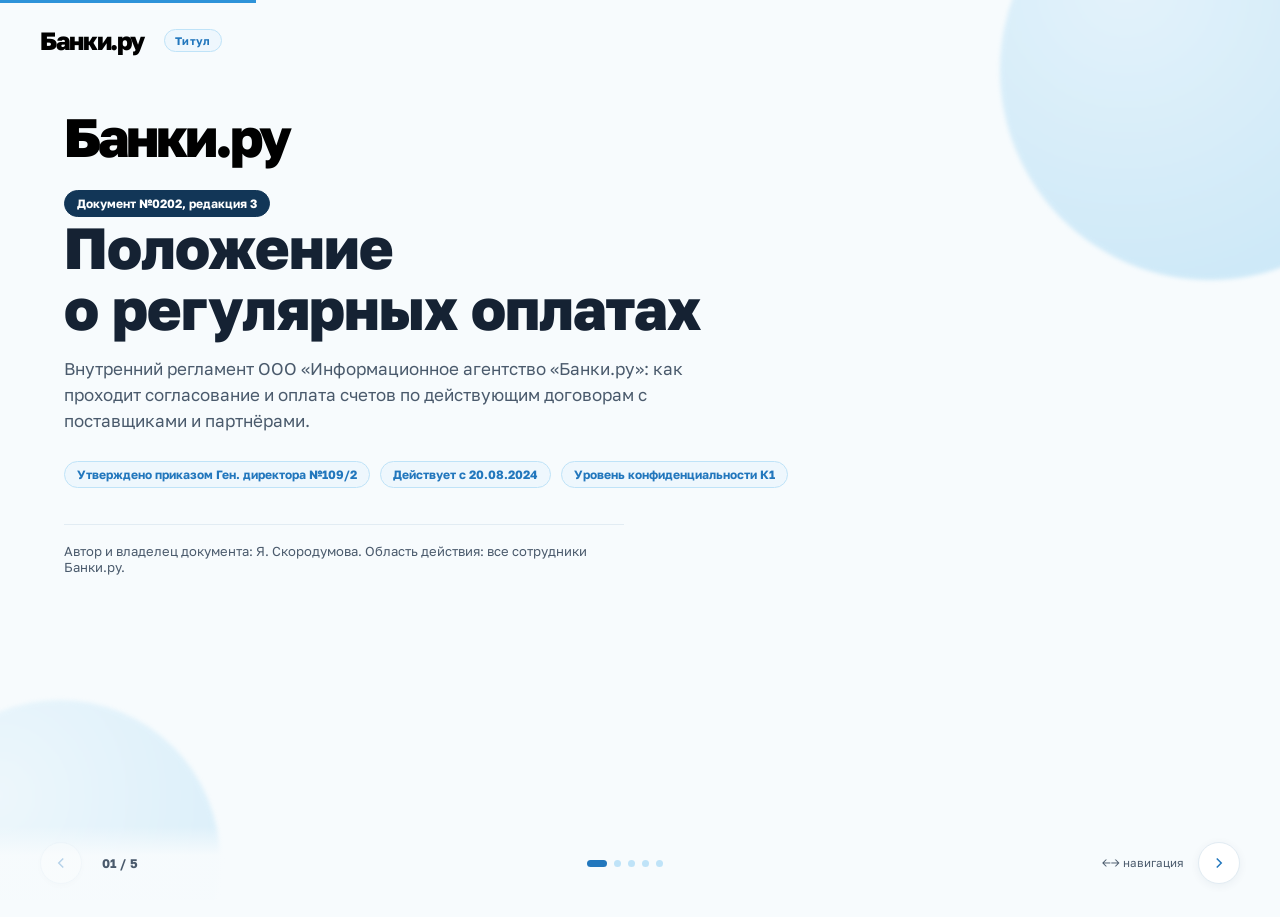
==== commit 615170a7: "Replace regular payments presentation with uploaded version" ====
--- a/regular-payments/index.html
+++ b/regular-payments/index.html
@@ -1,5 +1,173 @@
-<!doctype html><html lang="ru"><head><meta charset="utf-8"><meta name="viewport" content="width=device-width,initial-scale=1"><title>Банки.ру: Положение о регулярных оплатах</title><style>
-:root{--bg:#f7fbfd;--ink:#152233;--mut:#526171;--b:#2e93d9;--dark:#123657;--line:#dcecf7;--card:#fff}*{box-sizing:border-box}html,body{margin:0;height:100%;font-family:-apple-system,BlinkMacSystemFont,"Segoe UI",Arial,sans-serif;background:var(--bg);color:var(--ink);overflow:hidden}body:before,body:after{content:"";position:fixed;border-radius:50%;background:radial-gradient(circle,#bfe3f8,#49aae3);opacity:.32;filter:blur(2px);z-index:0}body:before{width:45vw;height:45vw;right:-12vw;top:-13vw}body:after{width:32vw;height:32vw;left:-10vw;bottom:-12vw}.deck{height:100%;position:relative;z-index:1}.slide{position:absolute;inset:0;display:none;padding:70px 7vw 86px;align-items:center}.slide.active{display:flex}.inner{max-width:1120px;width:100%;margin:auto}.brandline{display:flex;align-items:center;gap:14px;margin-bottom:38px}.brand{font-size:28px;font-weight:850;letter-spacing:-.04em;color:#000}.tag{font-size:13px;font-weight:750;color:#2277bd;border:1px solid #bfe3f8;background:#eef7fd;border-radius:999px;padding:7px 13px}.kicker{margin:0 0 10px;color:#2277bd;font-weight:800;text-transform:uppercase;letter-spacing:.08em;font-size:13px}h1{font-size:clamp(36px,5vw,66px);line-height:1.04;margin:0 0 22px;letter-spacing:-.045em}.lead{font-size:clamp(19px,2vw,25px);line-height:1.42;color:var(--mut);max-width:920px;margin:0 0 28px}ul{margin:22px 0 0;padding-left:1.25em;max-width:960px}li{font-size:clamp(18px,1.7vw,23px);line-height:1.45;margin:12px 0;color:var(--mut)}li::marker{color:var(--b)}.cards{display:grid;grid-template-columns:repeat(auto-fit,minmax(210px,1fr));gap:16px;margin-top:28px}article{background:var(--card);border:1px solid var(--line);border-radius:18px;padding:22px;box-shadow:0 6px 18px rgba(18,54,87,.06)}article b{display:block;font-size:20px;margin-bottom:10px;color:var(--dark)}article span{font-size:17px;line-height:1.45;color:var(--mut)}table{border-collapse:collapse;width:100%;background:white;border-radius:18px;overflow:hidden;box-shadow:0 6px 18px rgba(18,54,87,.06);margin-top:28px}th,td{padding:16px 18px;border-bottom:1px solid var(--line);font-size:18px;text-align:left;vertical-align:top}th{width:220px;color:var(--dark)}td{color:var(--mut)}tr:last-child th,tr:last-child td{border-bottom:0}.hud{position:absolute;left:0;right:0;bottom:0;height:70px;display:flex;justify-content:center;align-items:center;gap:18px;background:linear-gradient(180deg,transparent,rgba(247,251,253,.98) 40%)}button{width:44px;height:44px;border-radius:50%;border:1px solid var(--line);background:white;color:#2277bd;font-size:26px}.count{font-weight:800;color:var(--mut)}.dots{display:flex;gap:7px}.dot{width:8px;height:8px;background:#bfe3f8;border-radius:50%}.dot.on{width:24px;border-radius:9px;background:#2277bd}@media(max-width:700px){.slide{padding:50px 24px 86px;align-items:flex-start;overflow:auto}.brandline{margin-bottom:24px}.brand{font-size:23px}h1{font-size:40px}th,td{display:block;width:100%;font-size:16px}th{padding-bottom:4px}td{padding-top:4px}}
-</style></head><body><main class="deck"><section class="slide active"><div class="inner"><div class="brandline"><span class="brand">Банки.ру</span><span class="tag">Документ №0202</span></div><p class="kicker">Коротко о документе</p><h1>Положение о регулярных оплатах</h1><p class="lead">Как согласуются и оплачиваются счета по действующим договорам с поставщиками и партнёрами.</p><div class="cards"><article><b>Документ</b><span>№0202, редакция 3</span></article><article><b>Действует</b><span>с 20.08.2024</span></article><article><b>Уровень</b><span>конфиденциальность К1</span></article></div></div></section><section class="slide"><div class="inner"><div class="brandline"><span class="brand">Банки.ру</span><span class="tag">Документ №0202</span></div><p class="kicker">Ответственные</p><h1>Кто за что отвечает</h1><div class="cards"><article><b>Документооборот</b><span>Ведёт календарь оплат, загружает счета в 1С и контролирует сроки согласования.</span></article><article><b>Менеджер</b><span>Инициирует оплату, дополнительное соглашение или пролонгацию договора.</span></article><article><b>Бухгалтерия</b><span>Согласовывает заявку, формирует реестр и проводит оплату.</span></article></div></div></section><section class="slide"><div class="inner"><div class="brandline"><span class="brand">Банки.ру</span><span class="tag">Документ №0202</span></div><p class="kicker">Запуск оплаты</p><h1>Как счёт попадает в процесс</h1><ul><li>Сведения о регулярных платежах заносятся в календарь оплат.</li><li>Менеджер создаёт заявку в Jira, проект «Документооборот».</li><li>Счета поступают через ЭДО, на бумаге или на docflow@banki.ru.</li><li>Иностранные партнёры направляют документы на docflow@finplace.kz.</li><li>Счёт после 14:00 заводится в 1С на следующий рабочий день.</li></ul></div></section><section class="slide"><div class="inner"><div class="brandline"><span class="brand">Банки.ру</span><span class="tag">Документ №0202</span></div><p class="kicker">Сроки внутри рабочего дня</p><h1>Основной график согласования оплаты</h1><table><tbody><tr><th>До 15:00</th><td>Документооборот заводит заявку на оплату в 1С.</td></tr><tr><th>До 16:00</th><td>Руководитель ЦФО согласовывает или отклоняет заявку.</td></tr><tr><th>До 17:30</th><td>Бухгалтерия и финансовый департамент согласовывают заявку.</td></tr><tr><th>До 11:00 следующего дня</th><td>Генеральный директор согласовывает или отклоняет заявку.</td></tr><tr><th>До 17:00</th><td>Бухгалтерия формирует реестр платежей; главный бухгалтер согласовывает его в тот же день.</td></tr></tbody></table></div></section><section class="slide"><div class="inner"><div class="brandline"><span class="brand">Банки.ру</span><span class="tag">Документ №0202</span></div><p class="kicker">Исключения и контакты</p><h1>Что важно при отклонениях и иностранных оплатах</h1><ul><li>Если заявку отклонили, документооборот в течение 1 рабочего дня сообщает менеджеру причину.</li><li>Менеджер устраняет причину и направляет счёт повторно.</li><li>Для иностранной оплаты менеджер заранее проверяет, принимает ли контрагент карту юрлица из Казахстана.</li><li>Контакты: docflow@banki.ru — обычные счета; docflow@finplace.kz — иностранные партнёры.</li></ul></div></section><div class="hud"><button id="prev">‹</button><span class="count"><span id="cur">1</span> / 5</span><div class="dots" id="dots"></div><button id="next">›</button></div></main><script>
-const slides=[...document.querySelectorAll('.slide')],dots=document.getElementById('dots'),cur=document.getElementById('cur');let i=0;slides.forEach((_,n)=>{const d=document.createElement('span');d.className='dot'+(n?'':' on');dots.append(d)});function show(n){i=(n+slides.length)%slides.length;slides.forEach((s,k)=>s.classList.toggle('active',k===i));[...dots.children].forEach((d,k)=>d.classList.toggle('on',k===i));cur.textContent=i+1};next.onclick=()=>show(i+1);prev.onclick=()=>show(i-1);addEventListener('keydown',e=>{if(e.key==='ArrowRight'||e.key===' ')show(i+1);if(e.key==='ArrowLeft')show(i-1)});
-</script></body></html>+<!DOCTYPE html>
+<html lang="ru">
+<head>
+<meta charset="UTF-8">
+<meta name="viewport" content="width=device-width, initial-scale=1.0">
+<title>Банки.ру: Положение о регулярных оплатах</title>
+<link rel="preconnect" href="https://fonts.googleapis.com">
+<link rel="preconnect" href="https://fonts.gstatic.com" crossorigin>
+<link href="https://fonts.googleapis.com/css2?family=Golos+Text:wght@400;500;600;700;800&display=swap" rel="stylesheet">
+<link rel="stylesheet" href="style.css?v=20260821-1">
+</head>
+<body>
+<div id="progress"></div>
+<div id="deck">
+  <div class="bg-dots"></div>
+
+  <section class="slide" data-title="Титул">
+    <div class="slide-inner title-slide">
+      <div class="big-logo">
+        <span class="banki-text-logo big">Банки.ру</span>
+      </div>
+      <div class="pill dark">Документ №0202, редакция 3</div>
+      <h1>Положение<br>о регулярных оплатах</h1>
+      <p class="sub">Внутренний регламент ООО «Информационное агентство «Банки.ру»: как проходит согласование и оплата счетов по действующим договорам с поставщиками и партнёрами.</p>
+      <div class="meta-row">
+        <span class="pill">Утверждено приказом Ген. директора №109/2</span>
+        <span class="pill">Действует с 20.08.2024</span>
+        <span class="pill">Уровень конфиденциальности К1</span>
+      </div>
+      <div class="approver">Автор и владелец документа: Я. Скородумова. Область действия: все сотрудники Банки.ру.</div>
+    </div>
+  </section>
+
+  <section class="slide" data-title="Цели и ответственные">
+    <div class="slide-inner">
+      <div class="eyebrow"><span class="num">1</span>Введение и ответственные</div>
+      <h1 class="slide-title">Что описывает <span class="accent">Положение</span></h1>
+      <p class="slide-sub">Документ описывает порядок регулярных оплат: согласование счетов и дополнительных соглашений, пролонгацию договоров в рамках ежедневной деятельности Банки.ру.</p>
+      <p class="slide-sub" style="margin-top:-14px; font-weight:700; color:var(--ink);">Кликните по карточке: она перевернётся и покажет зону ответственности.</p>
+      <div class="grid cols-3" id="rolesGrid"></div>
+      <div class="card" style="margin-top:16px;"><p>Мониторинг своевременности актуализации настоящего Положения осуществляется <b style="color:var(--ink)">Комплаенс-контролёром</b>.</p></div>
+    </div>
+  </section>
+
+  <section class="slide" data-title="Обязанности документооборота">
+    <div class="slide-inner">
+      <div class="eyebrow"><span class="num">2</span>Обязанности сотрудников документооборота</div>
+      <h1 class="slide-title">От нового договора <span class="accent">до пролонгации</span></h1>
+
+      <div class="tabbar" data-tabgroup="duty">
+        <button class="tabbtn active" data-tab="d1">Новые партнёры</button>
+        <button class="tabbtn" data-tab="d2">Действующие договоры</button>
+        <button class="tabbtn" data-tab="d3">Пролонгация</button>
+      </div>
+
+      <div class="tabpanel active" data-panel="d1">
+        <div class="grid cols-2">
+          <div class="card"><h3>Внесение в Календарь</h3><p>При появлении нового Партнёра или договора с регулярными оплатами Сотрудник документооборота вносит информацию об оплате в Календарь оплат.</p></div>
+          <div class="card"><h3>Дальнейший контроль</h3><p>Сотрудник документооборота, внёсший договор в Календарь, далее контролирует все последующие оплаты по этому договору.</p></div>
+        </div>
+      </div>
+
+      <div class="tabpanel" data-panel="d2">
+        <div class="flow" style="flex-wrap:wrap;">
+          <div class="flow-step"><div class="fs-num">1</div><h4>Календарь оплат</h4><p>Информация о договорах и сроках оплаты вносится в Календарь оплат.</p></div>
+          <div class="flow-arrow">→</div>
+          <div class="flow-step"><div class="fs-num">2</div><h4>Заявка в Jira</h4><p>Менеджер заводит заявку на оплату в Jira, проект «Документооборот».</p></div>
+          <div class="flow-arrow">→</div>
+          <div class="flow-step"><div class="fs-num">3</div><h4>Счета от партнёра</h4><p>Иностранные партнёры на docflow@finplace.kz; остальные через ЭДО или docflow@banki.ru.</p></div>
+          <div class="flow-arrow">→</div>
+          <div class="flow-step"><div class="fs-num">4</div><h4>Загрузка и контроль</h4><p>Сотрудник документооборота загружает счёт в 1С и контролирует сроки согласования.</p></div>
+        </div>
+      </div>
+
+      <div class="tabpanel" data-panel="d3">
+        <div class="flow">
+          <div class="flow-step"><div class="fs-num">1</div><h4>Уведомление за 30 дней</h4><p>За 30 календарных дней до окончания договора Менеджер или Поставщик/Партнёр направляет уведомление Сотруднику документооборота.</p></div>
+          <div class="flow-arrow">→</div>
+          <div class="flow-step"><div class="fs-num">2</div><h4>Новый договор или ДС</h4><p>Сотрудник документооборота согласовывает новый договор или дополнительное соглашение согласно Политике проведения тендеров.</p></div>
+        </div>
+      </div>
+    </div>
+  </section>
+
+  <section class="slide" data-title="Проведение оплаты">
+    <div class="slide-inner">
+      <div class="eyebrow"><span class="num">3</span>Проведение оплаты</div>
+      <h1 class="slide-title">Один рабочий <span class="accent">день оплаты</span></h1>
+
+      <div class="tabbar" data-tabgroup="pay">
+        <button class="tabbtn active" data-tab="p1">Обычный процесс</button>
+        <button class="tabbtn" data-tab="p2">Иностранные партнёры</button>
+      </div>
+
+      <div class="tabpanel active" data-panel="p1">
+        <p class="slide-sub" style="margin-top:0;">Всё время указано по московскому часовому пояс.</p>
+        <div class="ladder">
+          <div class="ladder-item"><div class="ladder-amt">До 15:00</div><div class="ladder-txt">Сотрудник документооборота заводит заявку на оплату в 1С.</div></div>
+          <div class="ladder-item"><div class="ladder-amt">До 16:00</div><div class="ladder-txt">Руководитель ЦФО согласовывает или отклоняет заявку.</div></div>
+          <div class="ladder-item"><div class="ladder-amt">До 17:30</div><div class="ladder-txt">Бухгалтерия и Финансовый департамент согласовывают заявку.</div></div>
+          <div class="ladder-item"><div class="ladder-amt">До 11:00<br>след. дня</div><div class="ladder-txt">Генеральный директор согласовывает или отклоняет заявку.</div></div>
+          <div class="ladder-item"><div class="ladder-amt">До 17:00</div><div class="ladder-txt">Бухгалтерия формирует и согласовывает реестр платежей.</div></div>
+        </div>
+      </div>
+
+      <div class="tabpanel" data-panel="p2">
+        <p class="slide-sub" style="margin-top:0;">Инициатор заранее проверяет, принимает ли российское юридическое лицо карту, выпущенную в Казахстане.</p>
+        <div class="flow" style="flex-wrap:wrap;">
+          <div class="flow-step"><div class="fs-num">1</div><h4>Карта принимается</h4><p>Процесс проводится в обычном режиме.</p></div>
+          <div class="flow-arrow">→</div>
+          <div class="flow-step"><div class="fs-num">2</div><h4>Карта не принимается</h4><p>Инициатор указывает это при направлении на согласование.</p></div>
+          <div class="flow-arrow">→</div>
+          <div class="flow-step"><div class="fs-num">3</div><h4>Отправка на согласование</h4><p>Счёт направляется с docflow@finplace.kz Главному бухгалтеру, Финансовому департаменту и Казначею.</p></div>
+        </div>
+      </div>
+    </div>
+  </section>
+
+  <section class="slide" data-title="Руководители ЦФО и контакты">
+    <div class="slide-inner">
+      <div class="eyebrow"><span class="num">✓</span>Список руководителей ЦФО</div>
+      <h1 class="slide-title">Кто <span class="accent">согласовывает</span> по направлениям</h1>
+      <table class="dtable">
+        <tr><th>Направление</th><th>Согласующий</th></tr>
+        <tr><td>General</td><td>Финансовый контролёр / Финансовый директор</td></tr>
+        <tr><td>HR</td><td>Директор HR</td></tr>
+        <tr><td>АХО</td><td>Руководитель отдела по корпоративному взаимодействию</td></tr>
+        <tr><td>Департамент развития бизнеса</td><td>Директор департамента развития бизнеса, Финансовый директор</td></tr>
+        <tr><td>ДИТ</td><td>Директор информационного департамента</td></tr>
+        <tr><td>Информационная безопасность</td><td>Руководитель службы информационной безопасности</td></tr>
+        <tr><td>Коммерция</td><td>Коммерческий директор</td></tr>
+        <tr><td>Маркетинг</td><td>Директор департамента маркетинга</td></tr>
+      </table>
+      <div class="grid cols-2" style="margin-top:16px;">
+        <div class="card">
+          <div class="icon-badge"><svg viewBox="0 0 24 24" fill="none" stroke="currentColor" stroke-width="1.8"><rect x="3" y="5" width="18" height="14" rx="2"/><path d="M3 7l9 6 9-6"/></svg></div>
+          <h3>docflow@banki.ru</h3>
+          <p>Счета и закрывающие документы от всех партнёров, кроме иностранных.</p>
+        </div>
+        <div class="card">
+          <div class="icon-badge"><svg viewBox="0 0 24 24" fill="none" stroke="currentColor" stroke-width="1.8"><rect x="3" y="5" width="18" height="14" rx="2"/><path d="M3 7l9 6 9-6"/></svg></div>
+          <h3>docflow@finplace.kz</h3>
+          <p>Документы и согласование оплаты для иностранных партнёров.</p>
+        </div>
+      </div>
+    </div>
+  </section>
+
+</div>
+
+<div id="hud">
+  <div class="navgroup">
+    <button class="navbtn" id="prevBtn" title="Предыдущий слайд">
+      <svg width="18" height="18" viewBox="0 0 24 24" fill="none" stroke="currentColor" stroke-width="2"><path d="M15 18l-6-6 6-6"/></svg>
+    </button>
+    <div id="counter">01 / 05</div>
+  </div>
+  <div id="dots"></div>
+  <div class="navgroup">
+    <span style="font-size:11.5px; color:var(--ink-soft); margin-right:4px;">←→ навигация</span>
+    <button class="navbtn" id="nextBtn" title="Следующий слайд">
+      <svg width="18" height="18" viewBox="0 0 24 24" fill="none" stroke="currentColor" stroke-width="2"><path d="M9 6l6 6-6 6"/></svg>
+    </button>
+  </div>
+</div>
+
+<div class="brand">
+  <span class="banki-text-logo small">Банки.ру</span>
+  <div class="doc-tag" id="slideTag">Титул</div>
+</div>
+<script src="script.js?v=20260821-1"></script>
+</body>
+</html>
--- a/regular-payments/style.css
+++ b/regular-payments/style.css
@@ -0,0 +1,278 @@
+:root{
+    --blue-50:#eef7fd;
+    --blue-100:#dcf0fb;
+    --blue-200:#bfe3f8;
+    --blue-300:#9ad4f3;
+    --blue-400:#6fc0ec;
+    --blue-500:#49aae3;
+    --blue-600:#2e93d9;
+    --blue-700:#2277bd;
+    --blue-800:#1c5f97;
+    --blue-900:#123657;
+    --ink:#152233;
+    --ink-soft:#4a5a6c;
+    --paper:#f7fbfd;
+    --card:#ffffff;
+    --line:#e2ecf3;
+    --radius:18px;
+    --shadow-sm:0 2px 10px rgba(18,54,87,.06);
+    --shadow-md:0 12px 32px rgba(18,54,87,.10);
+    --shadow-lg:0 24px 60px rgba(18,54,87,.16);
+    --font: 'Golos Text', -apple-system, "Segoe UI", Roboto, "Helvetica Neue", Arial, sans-serif;
+  }
+  *{box-sizing:border-box;}
+  html,body{
+    margin:0; padding:0; height:100%;
+    font-family:var(--font);
+    background:var(--paper);
+    color:var(--ink);
+    -webkit-font-smoothing:antialiased;
+    overflow:hidden;
+  }
+  #deck{ position:relative; width:100%; height:100vh; }
+
+  .bg-dots{
+    position:absolute; inset:0; z-index:0; overflow:hidden; pointer-events:none;
+  }
+  .bg-dots::before, .bg-dots::after{
+    content:""; position:absolute; border-radius:50%;
+    background: radial-gradient(circle at 30% 30%, var(--blue-200), var(--blue-400));
+    opacity:.35; filter:blur(2px);
+  }
+  .bg-dots::before{ width:420px; height:420px; top:-140px; right:-140px; }
+  .bg-dots::after{ width:320px; height:320px; bottom:-120px; left:-100px;
+    background: radial-gradient(circle at 30% 30%, var(--blue-100), var(--blue-300)); }
+
+  .brand{
+    display:flex; align-items:center; gap:10px;
+    position:absolute; top:28px; left:40px; z-index:5;
+  }
+  .brand .brand-logo{ height:28px; display:block; }
+  .brand .doc-tag{
+    margin-left:10px; font-size:11px; font-weight:700; color:var(--blue-700);
+    background:var(--blue-50); border:1px solid var(--blue-200); border-radius:999px;
+    padding:4px 10px; letter-spacing:.03em;
+  }
+
+  .slide{
+    position:absolute; inset:0; z-index:1;
+    display:flex; align-items:center; justify-content:center;
+    opacity:0; visibility:hidden;
+    transform:translateY(24px) scale(.985);
+    transition:opacity .5s cubic-bezier(.22,.8,.32,1), transform .55s cubic-bezier(.22,.8,.32,1), visibility 0s;
+    padding:110px 64px 84px;
+  }
+  .slide.active{ opacity:1; visibility:visible; transform:translateY(0) scale(1); z-index:2; }
+  .slide.leaving{ opacity:0; transform:translateY(-16px) scale(.99); }
+
+  .slide-inner{
+    width:100%; max-width:1180px; height:100%;
+    overflow-y:auto; padding-right:6px;
+  }
+  .slide-inner::-webkit-scrollbar{ width:6px; }
+  .slide-inner::-webkit-scrollbar-thumb{ background:var(--blue-200); border-radius:4px; }
+
+  .eyebrow{
+    display:inline-flex; align-items:center; gap:8px;
+    font-size:12.5px; font-weight:700; color:var(--blue-700);
+    text-transform:uppercase; letter-spacing:.09em; margin-bottom:14px;
+  }
+  .eyebrow .num{
+    display:inline-flex; align-items:center; justify-content:center;
+    width:22px; height:22px; border-radius:50%; background:var(--blue-600); color:#fff; font-size:11px;
+  }
+  h1.slide-title{
+    font-size:clamp(28px,3.6vw,44px); line-height:1.08; font-weight:800; letter-spacing:-.5px;
+    margin:0 0 10px; color:var(--ink);
+  }
+  h1.slide-title .accent{ color:var(--blue-600); }
+  p.slide-sub{ font-size:16px; color:var(--ink-soft); max-width:760px; margin:0 0 30px; line-height:1.55; }
+
+  .grid{ display:grid; gap:16px; }
+  .grid.cols-2{ grid-template-columns:repeat(2,1fr); }
+  .grid.cols-3{ grid-template-columns:repeat(3,1fr); }
+  .grid.cols-4{ grid-template-columns:repeat(4,1fr); }
+
+  .card{
+    background:var(--card); border:1px solid var(--line); border-radius:var(--radius);
+    padding:20px; box-shadow:var(--shadow-sm); transition:box-shadow .25s, transform .25s, border-color .25s;
+  }
+  .card:hover{ box-shadow:var(--shadow-md); transform:translateY(-3px); border-color:var(--blue-200); }
+  .card h3{ margin:10px 0 6px; font-size:15.5px; font-weight:700; color:var(--ink); }
+  .card p{ margin:0; font-size:13.6px; color:var(--ink-soft); line-height:1.5; }
+
+  .icon-badge{
+    width:38px; height:38px; border-radius:11px; display:flex; align-items:center; justify-content:center;
+    background:linear-gradient(135deg,var(--blue-100),var(--blue-200)); color:var(--blue-700);
+    flex-shrink:0;
+  }
+  .icon-badge svg{ width:20px; height:20px; }
+
+  .pill{
+    display:inline-flex; align-items:center; gap:6px; font-size:12px; font-weight:700;
+    padding:5px 12px; border-radius:999px; background:var(--blue-50); color:var(--blue-700); border:1px solid var(--blue-200);
+  }
+  .pill.dark{ background:var(--blue-900); color:#fff; border-color:var(--blue-900); }
+  .pill.warn{ background:#fff4e8; color:#a15c07; border-color:#f5d9a8; }
+
+  .tabbar{ display:flex; gap:8px; margin-bottom:20px; flex-wrap:wrap; }
+  .tabbtn{
+    font-family:var(--font); font-size:13.5px; font-weight:700; color:var(--ink-soft);
+    background:var(--blue-50); border:1px solid var(--line); border-radius:12px; padding:9px 16px;
+    cursor:pointer; transition:all .2s;
+  }
+  .tabbtn:hover{ border-color:var(--blue-300); color:var(--blue-700); }
+  .tabbtn.active{ background:var(--blue-600); color:#fff; border-color:var(--blue-600); box-shadow:var(--shadow-sm); }
+  .tabpanel{ display:none; }
+  .tabpanel.active{ display:block; animation:fadein .35s ease; }
+  @keyframes fadein{ from{opacity:0; transform:translateY(6px);} to{opacity:1; transform:translateY(0);} }
+
+  .acc-item{ border:1px solid var(--line); border-radius:14px; margin-bottom:10px; overflow:hidden; background:var(--card); }
+  .acc-head{
+    display:flex; align-items:center; justify-content:space-between; gap:10px;
+    padding:14px 18px; cursor:pointer; font-weight:700; font-size:14px; color:var(--ink);
+  }
+  .acc-head:hover{ background:var(--blue-50); }
+  .acc-head .chev{ transition:transform .3s; color:var(--blue-600); flex-shrink:0; }
+  .acc-item.open .acc-head .chev{ transform:rotate(180deg); }
+  .acc-body{ max-height:0; overflow:hidden; transition:max-height .35s ease; }
+  .acc-item.open .acc-body{ max-height:400px; }
+  .acc-body-in{ padding:0 18px 16px; font-size:13.6px; color:var(--ink-soft); line-height:1.55; }
+
+  table.dtable{ width:100%; border-collapse:collapse; font-size:13.4px; }
+  table.dtable th{
+    text-align:left; padding:10px 14px; background:var(--blue-800); color:#fff; font-weight:700;
+    font-size:12.5px; letter-spacing:.02em;
+  }
+  table.dtable th:first-child{ border-radius:10px 0 0 0; }
+  table.dtable th:last-child{ border-radius:0 10px 0 0; }
+  table.dtable td{ padding:10px 14px; border-bottom:1px solid var(--line); color:var(--ink-soft); }
+  table.dtable tr:hover td{ background:var(--blue-50); color:var(--ink); }
+  table.dtable tr:last-child td{ border-bottom:none; }
+  table.dtable td b, table.dtable td strong{ color:var(--ink); }
+
+  .flow{ display:flex; flex-wrap:wrap; gap:0; align-items:stretch; }
+  .flow-step{
+    flex:1 1 150px; background:var(--card); border:1px solid var(--line); border-radius:14px;
+    padding:16px; position:relative; min-width:150px;
+  }
+  .flow-step .fs-num{
+    width:26px; height:26px; border-radius:50%; background:var(--blue-600); color:#fff;
+    display:flex; align-items:center; justify-content:center; font-size:12px; font-weight:800; margin-bottom:10px;
+  }
+  .flow-step h4{ margin:0 0 4px; font-size:13.5px; color:var(--ink); }
+  .flow-step p{ margin:0; font-size:12.3px; color:var(--ink-soft); line-height:1.45; }
+  .flow-arrow{ display:flex; align-items:center; justify-content:center; width:26px; color:var(--blue-300); font-size:18px; }
+
+  .cycle{ display:flex; gap:12px; overflow-x:auto; padding-bottom:6px; }
+  .cycle-card{
+    flex:1 1 0; min-width:150px; border-radius:14px; padding:16px; color:#fff; position:relative;
+  }
+  .cycle-card .cc-days{ font-size:12.5px; font-weight:800; opacity:.85; letter-spacing:.03em; }
+  .cycle-card .cc-title{ font-size:14.5px; font-weight:800; margin:8px 0 6px; }
+  .cycle-card .cc-desc{ font-size:12px; opacity:.92; line-height:1.45; }
+
+  .ladder{ display:flex; flex-direction:column; gap:10px; }
+  .ladder-item{
+    display:flex; align-items:center; gap:16px; border:1px solid var(--line); border-radius:14px;
+    padding:14px 18px; background:var(--card); cursor:default; transition:transform .2s, box-shadow .2s;
+  }
+  .ladder-item:hover{ transform:translateX(4px); box-shadow:var(--shadow-sm); }
+  .ladder-amt{
+    min-width:150px; font-weight:800; font-size:16px; color:var(--blue-800);
+    background:var(--blue-50); border-radius:10px; padding:8px 12px; text-align:center; flex-shrink:0;
+  }
+  .ladder-txt{ font-size:13.6px; color:var(--ink-soft); line-height:1.5; }
+  .ladder-txt b{ color:var(--ink); }
+
+  .role-card{ perspective:1000px; height:150px; cursor:pointer; }
+  .role-inner{ position:relative; width:100%; height:100%; transition:transform .55s; transform-style:preserve-3d; }
+  .role-card.flipped .role-inner{ transform:rotateY(180deg); }
+  .role-face{
+    position:absolute; inset:0; border-radius:14px; padding:16px; backface-visibility:hidden;
+    border:1px solid var(--line); background:var(--card); display:flex; flex-direction:column;
+  }
+  .role-face.back{ transform:rotateY(180deg); background:var(--blue-800); color:#fff; border-color:var(--blue-800); justify-content:center; }
+  .role-face.back p{ color:#eaf4fc; font-size:12.6px; line-height:1.5; margin:0; }
+  .role-face .rf-title{ font-weight:800; font-size:14.5px; margin-top:auto; color:var(--ink); }
+  .role-face .rf-hint{ font-size:11.3px; color:var(--blue-600); font-weight:700; margin-top:6px; }
+
+  .app-grid{ display:grid; grid-template-columns:repeat(auto-fit, minmax(150px, 1fr)); gap:12px; }
+  .app-item{
+    border:1px solid var(--line); border-radius:14px; padding:14px 12px; background:var(--card);
+    text-align:center; transition:all .2s; cursor:pointer; user-select:none;
+  }
+  .app-item:hover{ border-color:var(--blue-300); transform:translateY(-3px); box-shadow:var(--shadow-sm); }
+  .app-item.active{ background:var(--blue-700); border-color:var(--blue-700); transform:translateY(-4px); box-shadow:var(--shadow-md); }
+  .app-item.active .app-num{ color:#fff; }
+  .app-item.active .app-name{ color:#eaf4fc; }
+  .app-num{ font-size:22px; font-weight:800; color:var(--blue-300); transition:color .2s; }
+  .app-name{ font-size:11.6px; color:var(--ink-soft); margin-top:6px; line-height:1.35; transition:color .2s; }
+  #appDetail{ display:none; }
+  #appDetail.show{ display:block; animation:fadein .3s ease; }
+
+  .agenda-list{ display:flex; flex-direction:column; gap:2px; }
+  .agenda-row{
+    display:flex; align-items:center; gap:16px; padding:13px 14px; border-radius:12px; cursor:pointer;
+    transition:background .2s; border-bottom:1px solid var(--line);
+  }
+  .agenda-row:hover{ background:var(--blue-50); }
+  .agenda-row .ar-idx{ font-size:13px; font-weight:800; color:var(--blue-300); width:26px; }
+  .agenda-row .ar-title{ font-size:15px; font-weight:600; color:var(--ink); flex:1; }
+  .agenda-row .ar-arrow{ color:var(--blue-400); opacity:0; transition:opacity .2s, transform .2s; }
+  .agenda-row:hover .ar-arrow{ opacity:1; transform:translateX(3px); }
+
+  .title-slide{ text-align:left; }
+  .title-slide .meta-row{ display:flex; gap:10px; margin-top:26px; flex-wrap:wrap; }
+  .title-slide .big-logo{ margin-bottom:26px; }
+  .title-slide .big-logo img{ height:56px; display:block; }
+  .title-slide h1{ font-size:clamp(32px,5vw,58px); line-height:1.05; font-weight:800; letter-spacing:-1px; margin:0 0 16px; max-width:780px; }
+  .title-slide .sub{ font-size:17px; color:var(--ink-soft); max-width:620px; line-height:1.55; }
+  .title-slide .approver{ margin-top:36px; font-size:13px; color:var(--ink-soft); border-top:1px solid var(--line); padding-top:18px; max-width:560px; }
+
+  #hud{
+    position:absolute; left:0; right:0; bottom:0; height:74px; z-index:10;
+    display:flex; align-items:center; justify-content:space-between; padding:0 40px;
+    background:linear-gradient(180deg, rgba(247,251,253,0), rgba(247,251,253,.96) 40%);
+  }
+  .navbtn{
+    width:42px; height:42px; border-radius:50%; border:1px solid var(--line); background:#fff;
+    display:flex; align-items:center; justify-content:center; cursor:pointer; color:var(--blue-700);
+    box-shadow:var(--shadow-sm); transition:all .2s;
+  }
+  .navbtn:hover{ background:var(--blue-600); color:#fff; border-color:var(--blue-600); transform:scale(1.06); }
+  .navbtn:disabled{ opacity:.3; cursor:default; }
+  .navbtn:disabled:hover{ background:#fff; color:var(--blue-700); transform:none; }
+  .navgroup{ display:flex; align-items:center; gap:10px; }
+  #dots{ display:flex; gap:7px; align-items:center; }
+  #dots .dotb{ width:7px; height:7px; border-radius:50%; background:var(--blue-200); cursor:pointer; transition:all .25s; }
+  #dots .dotb:hover{ background:var(--blue-400); }
+  #dots .dotb.on{ background:var(--blue-700); width:20px; border-radius:4px; }
+  #counter{ font-size:12.5px; color:var(--ink-soft); font-weight:700; letter-spacing:.03em; min-width:56px; text-align:center; }
+
+  #progress{ position:absolute; top:0; left:0; height:3px; background:var(--blue-600); z-index:11; transition:width .5s ease; }
+
+  ::selection{ background:var(--blue-200); }
+
+  a{ color:var(--blue-600); font-weight:700; text-decoration:none; }
+  a:hover{ text-decoration:underline; }
+
+  @media (max-width:980px){
+    .slide{ padding:100px 32px 84px; }
+    .grid.cols-3, .grid.cols-4{ grid-template-columns:repeat(2,1fr); }
+    .app-grid{ grid-template-columns:repeat(3,1fr); }
+  }
+  @media (max-width:640px){
+    .grid.cols-2, .grid.cols-3, .grid.cols-4{ grid-template-columns:1fr; }
+    .app-grid{ grid-template-columns:repeat(2,1fr); }
+    .flow{ flex-direction:column; }
+    .flow-arrow{ transform:rotate(90deg); padding:2px 0; }
+    .cycle{ flex-wrap:wrap; }
+    .cycle-card{ min-width:120px; }
+    #hud{ padding:0 16px; }
+    .brand{ left:20px; }
+  }
+
+  .banki-text-logo{display:inline-block;font-family:'Golos Text',-apple-system,'Segoe UI',Arial,sans-serif;font-weight:800;letter-spacing:-.055em;line-height:1;color:#000;white-space:nowrap}
+  .banki-text-logo.big{font-size:54px}
+  .banki-text-logo.small{font-size:25px}
